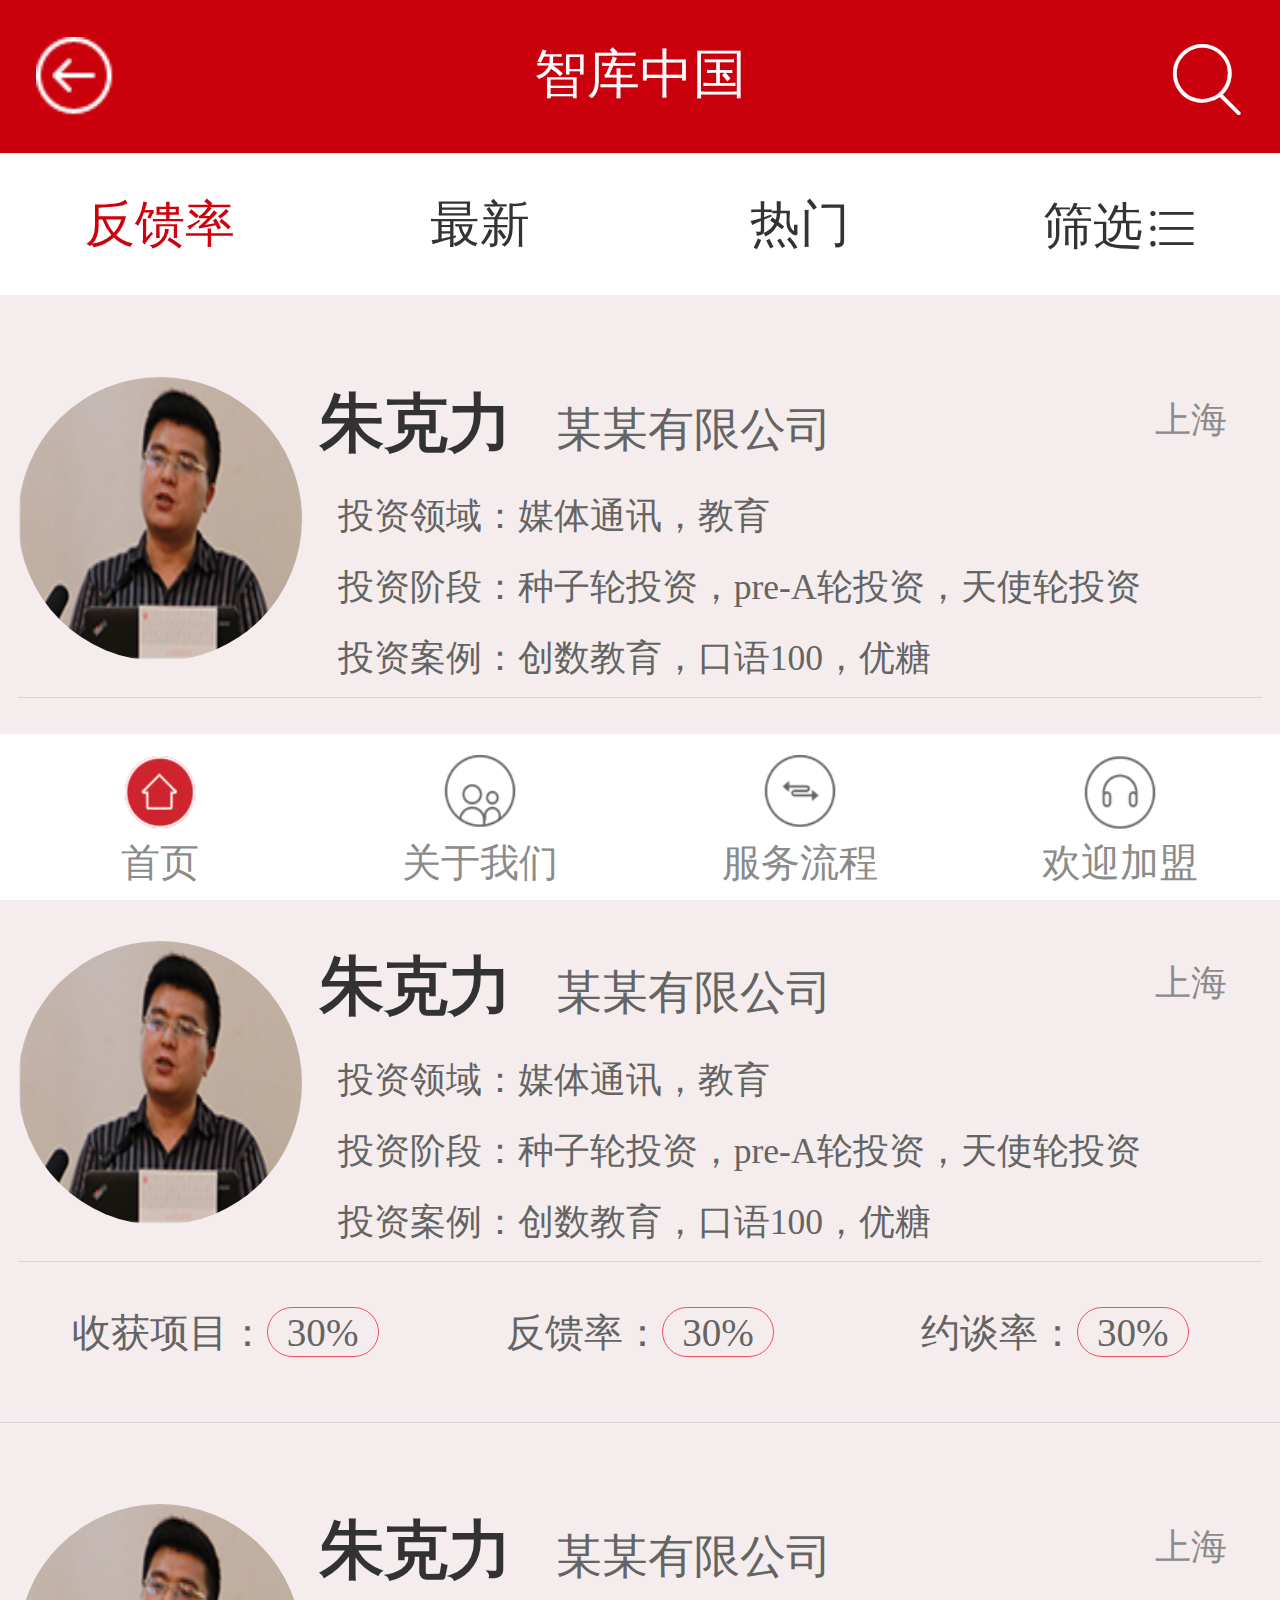
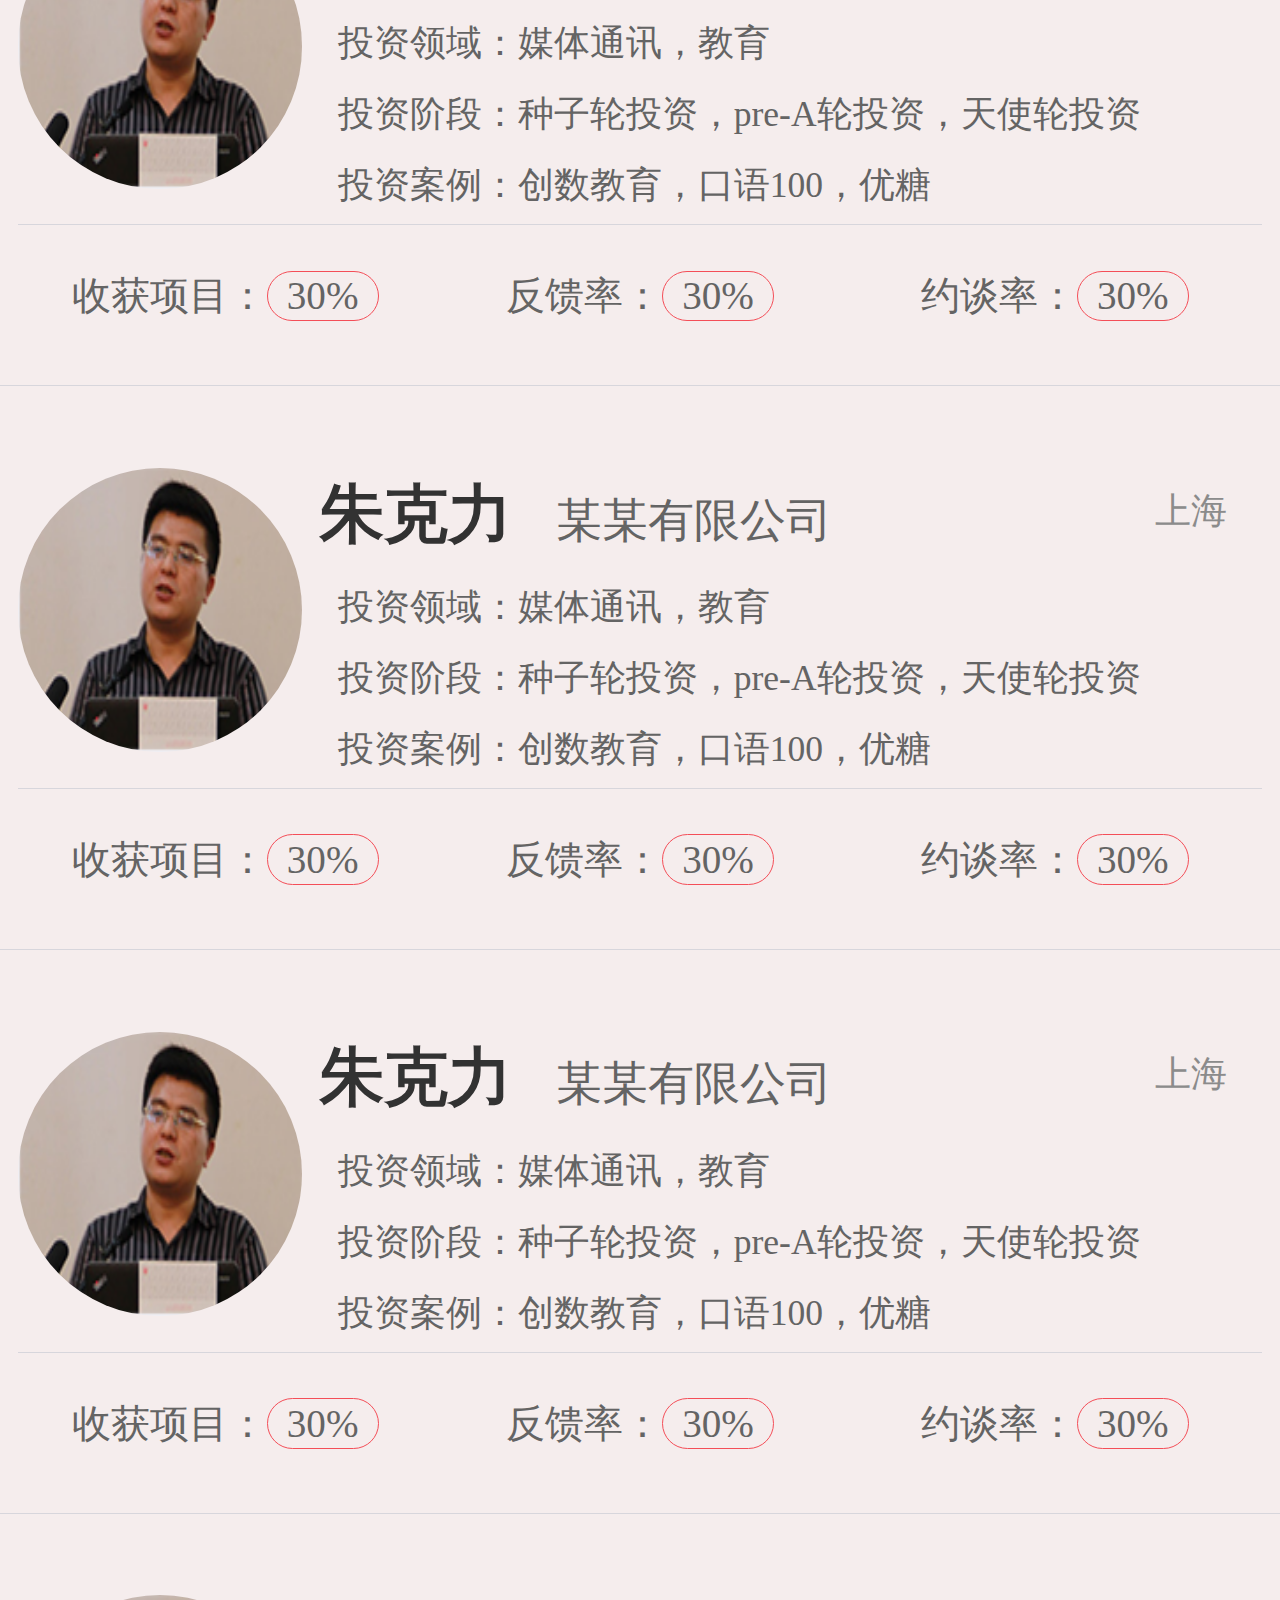
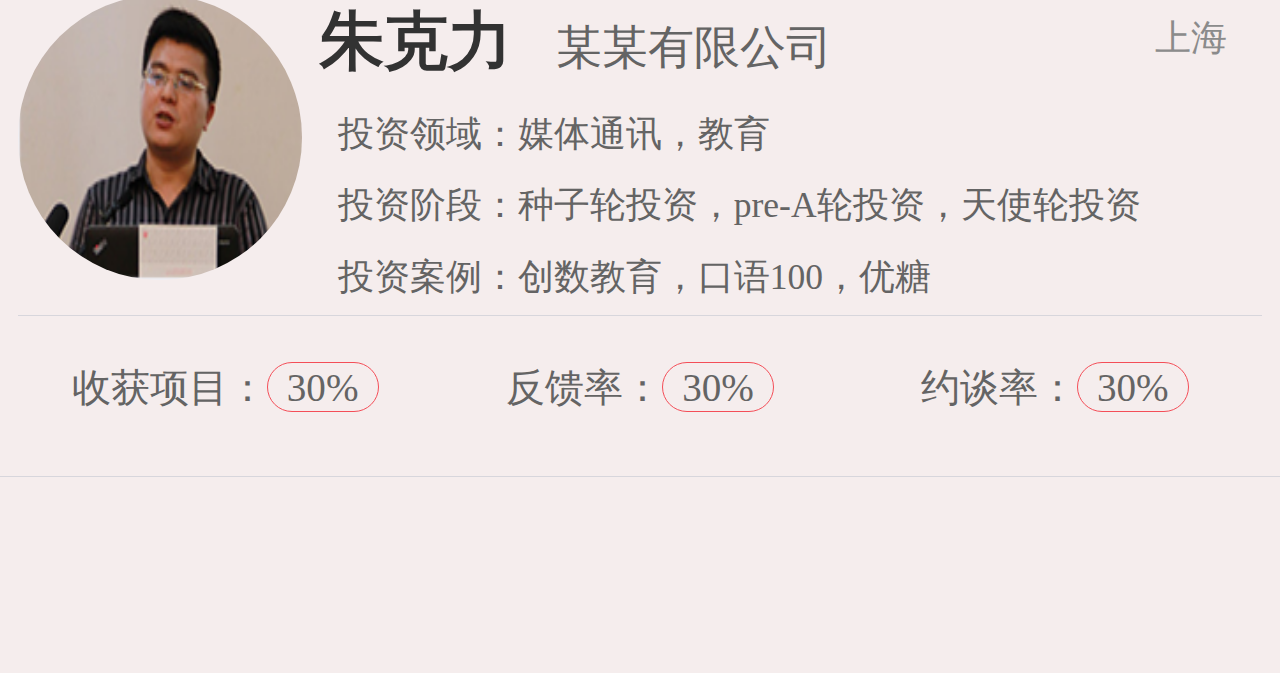
==== investor.html @ f0e1ef8a "创建webapp" ====
<!DOCTYPE html>
<html>
	<head>
		<meta charset="utf-8" />
		<meta name="viewport" content="width=device-width,height=device-height,initial-scale=1.0, maximum-scale=1.0, user-scalable=no" />
	    <meta name="apple-mobile-web-app-capable" content="yes">
	    <meta name="format-detection" content="telephone=no">
	    <meta name="imagemode" content="force">
	    <meta name="apple-mobile-web-app-status-bar-style" content="black">
		<title>智库中国</title>
		<link rel="stylesheet" href="css/style.css" />
		<link rel="stylesheet" href="iconfont_v1.0.7/iconfont.css" />
		<!--<script type="text/javascript" src="js/jquery-2.1.3.min.js" ></script>-->
		<script type="text/javascript" src="js/jquery-1.11.3.js" ></script>
		<script type="text/javascript" src="layer.m/layer.m.js" ></script>
		<script type="text/javascript" src="js/register.js" ></script>
		<script type="text/javascript">
		 var pageIndex = 1;
		 var pageType;
         $(document).ready(function() {
			$(function(){
              $.ajax({
			  type:"POST",
			  data:"pageIndex="+(pageIndex),
			  url:"manifest.json",
			  dataType:"html",
			  success: function(data){
				 console.log(data);
				 $(".list").append(data);
			  }
				});
			});
			var i;
			function pullDownAction() {
				$.ajax({
					type: "POST",
					url: "manifest.json",
					data: "pageIndex=" + (++pageIndex),
					dataType: "html",
					success: function(msg) {
						if (msg.length==0) {
							alert('数据已经全部加载！');
						} else {
							$(".list").append(msg);
						}
						$(".loadingbox").hide();
						i = 0;
					},
					error: function() {
//						alert("提取失败！");
                        layer.open({
						    content: '提取失败！',
						    style: 'background-color:#fFF; color:#cd020c; border:none;text-align: center;',
						    time: 2
						});
                         return;
                       
					}
				});
			}
			$(document).ready(function() {
				$(window).on("scroll", function() {
					if (i == 1) {
						return;
					}
					if (($(window).height() + $(window).scrollTop()) >= $(document).height()) {
						i = 1;
						$(".loadingbox").show();
						setTimeout(pullDownAction, 3000);
					}
				});
			});
		 });
		</script>
	</head>
	<body>
		<div id="wrapper">
			<div class="page-content">
				<div class="header">
					<!--
                    	作者：shiguanggushi@126.com
                    	时间：2016-03-04
                    	描述：返回图标
                    -->
					<div class="left">
						<a href="index.html">
							<img src="img/fan_03.png" class="ib" />
						</a>
					</div>
					<!--
                    	作者：shiguanggushi@126.com
                    	时间：2016-03-04
                    	描述：标题
                    -->
                    <div class="tit">
                    	<h2>
                    		<span class="title">智库中国</span>
                    	</h2>
                    </div>
                    <!--
                    	作者：shiguanggushi@126.com
                    	时间：2016-03-04
                    	描述：搜索图标
                    -->
                    <div class="right">
                    	<a href="#">
                    		<div class="icon Hui-iconfont Hui-iconfont-search1"></div>
                    	</a>
                    </div>
				</div>
				
				<!--
                	作者：shiguanggushi@126.com
                	时间：2016-03-07
                	描述：nav
                -->
                <div class="navbox">
                	<ul>
                		<li class="active">反馈率</li>
                		<li>最新</li>
                		<li>热门</li>
                		<li>筛选<i class="shaixuan Hui-iconfont Hui-iconfont-fenlei"></i></li>
                	</ul>
                </div>
                <script>
                	$(function(){
					    $('.navbox ul li').click(function(){
					        $(this).addClass('active');
					        $('.navbox ul li').not(this).removeClass('active');
					    });
					});
                </script>
                <!--
                	作者：shiguanggushi@126.com
                	时间：2016-03-07
                	描述：list
                -->
                <div class="list">
                  <div class="section">
                 	<div class="version">
                 		<div class="versiont">
                         <div class="verimg">
                         	<img src="img/img-01_07.png" />
                         </div>
                         <div class="vercontent">
                         	<div class="vertitle">
                         		<p>
                         			<span class="vername">朱克力</span>
                         			<span class="vergs">某某有限公司</span>
                         			<span class="verdd">上海</span>
                         		</p>
                         	</div>
                         	<div class="verlist">
                         		<ul>
                         			<li>投资领域：<span>媒体通讯，教育</span></li>
	                         		<li>投资阶段：<span>种子轮投资，pre-A轮投资，天使轮投资</span></li>
	                         		<li>投资案例：<span>创数教育，口语100，优糖</span></li>
                         		</ul>
                         	</div>
                         </div>
                 		</div>
                 		<div class="versionb">
                 			<ol>
                 				<li>收获项目：<span>30%</span></li>
                 				<li>反馈率：<span>30%</span></li>
                 				<li>约谈率：<span>30%</span></li>
                 			</ol>
                 		</div>
                 	</div>
                  </div>

                  <div class="section">
                 	<div class="version">
                 		<div class="versiont">
                         <div class="verimg">
                         	<img src="img/img-01_07.png" />
                         </div>
                         <div class="vercontent">
                         	<div class="vertitle">
                         		<p>
                         			<span class="vername">朱克力</span>
                         			<span class="vergs">某某有限公司</span>
                         			<span class="verdd">上海</span>
                         		</p>
                         	</div>
                         	<div class="verlist">
                         		<ul>
                         			<li>投资领域：<span>媒体通讯，教育</span></li>
	                         		<li>投资阶段：<span>种子轮投资，pre-A轮投资，天使轮投资</span></li>
	                         		<li>投资案例：<span>创数教育，口语100，优糖</span></li>
                         		</ul>
                         	</div>
                         </div>
                 		</div>
                 		<div class="versionb">
                 			<ol>
                 				<li>收获项目：<span>30%</span></li>
                 				<li>反馈率：<span>30%</span></li>
                 				<li>约谈率：<span>30%</span></li>
                 			</ol>
                 		</div>
                 	</div>
                  </div>
                  
                  <div class="section">
                 	<div class="version">
                 		<div class="versiont">
                         <div class="verimg">
                         	<img src="img/img-01_07.png" />
                         </div>
                         <div class="vercontent">
                         	<div class="vertitle">
                         		<p>
                         			<span class="vername">朱克力</span>
                         			<span class="vergs">某某有限公司</span>
                         			<span class="verdd">上海</span>
                         		</p>
                         	</div>
                         	<div class="verlist">
                         		<ul>
                         			<li>投资领域：<span>媒体通讯，教育</span></li>
	                         		<li>投资阶段：<span>种子轮投资，pre-A轮投资，天使轮投资</span></li>
	                         		<li>投资案例：<span>创数教育，口语100，优糖</span></li>
                         		</ul>
                         	</div>
                         </div>
                 		</div>
                 		<div class="versionb">
                 			<ol>
                 				<li>收获项目：<span>30%</span></li>
                 				<li>反馈率：<span>30%</span></li>
                 				<li>约谈率：<span>30%</span></li>
                 			</ol>
                 		</div>
                 	</div>
                  </div>
                  
                  <div class="section">
                 	<div class="version">
                 		<div class="versiont">
                         <div class="verimg">
                         	<img src="img/img-01_07.png" />
                         </div>
                         <div class="vercontent">
                         	<div class="vertitle">
                         		<p>
                         			<span class="vername">朱克力</span>
                         			<span class="vergs">某某有限公司</span>
                         			<span class="verdd">上海</span>
                         		</p>
                         	</div>
                         	<div class="verlist">
                         		<ul>
                         			<li>投资领域：<span>媒体通讯，教育</span></li>
	                         		<li>投资阶段：<span>种子轮投资，pre-A轮投资，天使轮投资</span></li>
	                         		<li>投资案例：<span>创数教育，口语100，优糖</span></li>
                         		</ul>
                         	</div>
                         </div>
                 		</div>
                 		<div class="versionb">
                 			<ol>
                 				<li>收获项目：<span>30%</span></li>
                 				<li>反馈率：<span>30%</span></li>
                 				<li>约谈率：<span>30%</span></li>
                 			</ol>
                 		</div>
                 	</div>
                  </div>
                  
                  <div class="section">
                 	<div class="version">
                 		<div class="versiont">
                         <div class="verimg">
                         	<img src="img/img-01_07.png" />
                         </div>
                         <div class="vercontent">
                         	<div class="vertitle">
                         		<p>
                         			<span class="vername">朱克力</span>
                         			<span class="vergs">某某有限公司</span>
                         			<span class="verdd">上海</span>
                         		</p>
                         	</div>
                         	<div class="verlist">
                         		<ul>
                         			<li>投资领域：<span>媒体通讯，教育</span></li>
	                         		<li>投资阶段：<span>种子轮投资，pre-A轮投资，天使轮投资</span></li>
	                         		<li>投资案例：<span>创数教育，口语100，优糖</span></li>
                         		</ul>
                         	</div>
                         </div>
                 		</div>
                 		<div class="versionb">
                 			<ol>
                 				<li>收获项目：<span>30%</span></li>
                 				<li>反馈率：<span>30%</span></li>
                 				<li>约谈率：<span>30%</span></li>
                 			</ol>
                 		</div>
                 	</div>
                  </div>
                  
                  <div class="section">
                 	<div class="version">
                 		<div class="versiont">
                         <div class="verimg">
                         	<img src="img/img-01_07.png" />
                         </div>
                         <div class="vercontent">
                         	<div class="vertitle">
                         		<p>
                         			<span class="vername">朱克力</span>
                         			<span class="vergs">某某有限公司</span>
                         			<span class="verdd">上海</span>
                         		</p>
                         	</div>
                         	<div class="verlist">
                         		<ul>
                         			<li>投资领域：<span>媒体通讯，教育</span></li>
	                         		<li>投资阶段：<span>种子轮投资，pre-A轮投资，天使轮投资</span></li>
	                         		<li>投资案例：<span>创数教育，口语100，优糖</span></li>
                         		</ul>
                         	</div>
                         </div>
                 		</div>
                 		<div class="versionb">
                 			<ol>
                 				<li>收获项目：<span>30%</span></li>
                 				<li>反馈率：<span>30%</span></li>
                 				<li>约谈率：<span>30%</span></li>
                 			</ol>
                 		</div>
                 	</div>
                  </div>
                   <!--
                   	作者：shiguanggushi@126.com
                   	时间：2016-03-08
                   	描述：加载动画
                   -->
				  <div class="loadingbox">
					 <div class="loading"></div>
			      </div>
                </div>
             
                <!--
                	作者：shiguanggushi@126.com
                	时间：2016-03-04
                	描述：底部
                -->
               <div class="footer">
                	<ul>
                		<li>
                			<a href="#">
                              <div class="nav">
                              	<div class="ih ispr"></div>
                              	<p>首页</p>
                              </div>
                		    </a>
                		</li>
                		<li>
                            <a href="#">
                              <div class="nav">
                              	<div class="ic ispr"></div>
                              	<p>关于我们</p>
                              </div>
                		    </a>
                		</li>
                		<li>
                            <a href="#">
                              <div class="nav">
                              	<div class="is ispr"></div>
                              	<p>服务流程</p>
                              </div>
                		    </a>
                		</li>
                		<li>
                			<a href="#">
                              <div class="nav">
                              	<div class="if ispr"></div>
                              	<p>欢迎加盟</p>
                              </div>
                		    </a>
                		</li>
                	</ul>
                </div>
			</div>
		</div>
	</body>
</html>
---- css/style.css ----
@charset "utf-8";
*{
	margin: 0;
	padding: 0;
	border: 0;
	text-decoration: none;
}
html{
	font-size: 62.5%;
	width: 100%;
	height: 100%;
}
body{
	background-color: #FFFFFF;
	width: 100%;
	height: 100%;
	font-size: .2rem;
	color: #333;
}
a{
	text-decoration:none;
	
}
a:hover{
	text-decoration:none;
}
b,i,em{
	font-style:normal;
	font-weight:normal;
}
img{
	border:none;
	vertical-align:middle;
}
ul,ol,li{
	list-style:none;
	vertical-align:middle;
}
h1,h2,h3,h4{
	margin:0;
	padding:0;
	font-weight:normal;
}
div{
	display: block;
}

#wrapper{
	position: relative;
	z-index: 2;
	background: #F5EDED;
}
.page-content{
	background: ;
	padding: 0.86rem 0 1.1rem;
}
.header{
	position: fixed;
	z-index: 99;
	display: box;
	display: -webkit-box;
	height: .86rem;
	top: 0;
	right: 0;
	bottom: 0;
	left: 0;
	-webkit-box-align: center;
	box-align: center;
	padding: 0 .2rem;
	background-color: #ca000c;
	border-bottom: 1px solid #eee;
}
.header .left{
	position: relative;
	z-index: 1;
}
.header .left a{
	display: block;
}
.header .left a .ib{
	width: .44rem;
	height: .44rem;
}
.header .tit{
	-webkit-box-flex: 1;
	box-flex: 1;
	width: 100%;
}
.header .tit h2{
	position: absolute;
	text-align: center;
	line-height: .84rem;
	top: 0;
	right: 0;
	bottom: 0;
	left: 0;
}
.header .tit h2 .title{
	font-size: .3rem;
	color: #FFFFFF;
	font-weight: 400;
}
.header .right{
	position: relative;
}
.header .right a{
	display: inline-block;
	margin-left: .2rem;
	width: .44rem;
	height: .44rem;
	font-size: .44rem;
}
.header .right a .icon{
	color: #FFFFFF;
}
/*
 * 轮播
 */
.slider{
	height: 3.6rem;
	background: #FFFFFF;
	overflow: hidden;
	position: relative;
}
.slideBox{ 
	position:relative; 
	overflow:hidden; 
	/*margin:10px auto;  
	max-width:560px; 设置焦点图最大宽度 */ 
}
.slideBox .hd{ 
	position:absolute; 
	height:28px; 
	line-height:28px; 
	bottom:0; 
	right:12px; 
	z-index:1; 
}
.slideBox .bd > div img{
	height: 3.6rem;
	width: 100%;
}
.slideBox .hd li{ 
	display:inline-block; 
	width:6px; 
	height:6px; 
	-webkit-border-radius:6px; 
	-moz-border-radius:6px; 
	border-radius:6px; 
	background:#333; 
	text-indent:-9999px; 
	overflow:hidden; 
	margin:0 6px;
}
.slideBox .hd li.on{ 
	background:#fff;
}
.slideBox .bd{ 
	position:relative; 
	z-index:0; 
}
.slideBox .bd li{ 
	position:relative; 
	text-align:center;
}
.slideBox .bd li img{ 
	background:url(../img/loading.gif) center center no-repeat;  
	vertical-align:top; width:100%;/* 图片宽度100%，达到自适应效果 */
}
.slideBox .bd li a{ 
	-webkit-tap-highlight-color:rgba(0,0,0,0);  
}  /* 去掉链接触摸高亮 */
.slideBox .bd li .tit{ 
	display:block; 
	width:100%;  
	position:absolute; 
	bottom:0; 
	text-indent:10px; 
	height:28px; 
	line-height:28px;  
	color:#fff;  
	text-align:left;
	font-size: .28rem;
	font-weight: 600;
	background:rgba(0,0,0,0.3);
}
/*
 * list
 */
.page-content .list .section{
	margin-top: 0.36rem;
}
.page-content .list .big-tit{
	color: #c8000b;
	font-size: .34rem;
	font-weight: 800;
	padding-left: 0.1rem;
}
.page-content .list .item{
	display: box;
	display: -webkit-box;
	-webkit-box-align: center;
	box-align: center;
	padding: 0.1rem;
	border-bottom:1px solid #d7d6dc ;
	
}
.page-content .list .img{
	width: 2.2rem;
	height: 1.8rem;
	position: relative;
	overflow: hidden;
}
.page-content .list .img .ico{
	width: 100%;
	vertical-align:top;
	position: absolute;
}
.page-content .list .info{
	-webkit-box-flex: 1;
	box-flex: 1;
	width: 100%;
	margin:0 0 0 .1rem;
}
.page-content .list .name{
	font-size: .28rem;
	color: #323232;
	margin-bottom: .06rem;
}
.page-content .list .brief{
	font-size: .24rem;
	color: #646464;
	line-height: .34rem;
	margin-bottom: .12rem;
	text-align: justify;
	text-indent: 2em;
}
.page-content .list .ml{
	color: #323232;
}
.page-content .list .list-wrap{
	margin: .1rem .2rem 0;
	overflow: hidden;
}
.page-content .list .list-wrap .list-category{
	overflow: hidden;
}
.page-content .list .list-wrap .list-category li{
	float: left;
	width: 24%;
	height: 1.2rem;
	overflow: hidden;
	text-align: center;
	display: box;
	display: -webkit-box;
	-webkit-box-align: center;
	box-align: center;
	position: relative;
	margin-left: .06rem;
}
.page-content .list .list-wrap .list-category li img{
	width: 100%;
	height:100%;
	position: absolute;
}
/*
 *投资人样式表 
 */
.navbox{
	background: #FFFFFF;
	height: .8rem;
	line-height: .8rem;
}
.navbox ul{
	display: box;
	display: -webkit-box;
	-webkit-box-align: center;
	box-align: center;
	-webkit-box-pack: center;
	box-pack: center;
}
.navbox ul li{
	-webkit-box-flex: 1;
	box-flex: 1;
	width: 100%;
	text-align: center;
	font-size: .28rem;
}
.active{
	color: #cd020c;
}
.shaixuan{
	padding-left: 0.02rem;
}
.version{
	padding: 0.1rem;
	border-bottom:1px solid #d7d6dc ;
}
.versiont{
	display: box;
	display: -webkit-box;
	-webkit-box-align: center;
	box-align: center;
	width: 100%;
	border-bottom:1px solid #d7d6dc ;
}
.versiont .verimg{
	width: 1.6rem;
	height: 1.6rem;
	position: relative;
	overflow: hidden;
	text-align: center;
	border-radius:50%;
    -webkit-border-radius: 50%;
    margin-bottom: .2rem;
}
.versiont .verimg img{
	width: 100%;
	height: 100%;
}
.versiont .vercontent{
	-webkit-box-flex: 1;
	box-flex: 1;
	width: 100%;
	margin:0 0 0 .1rem;
}
.versiont .vercontent .vertitle{
	margin-bottom: .08rem;
}
.versiont .vercontent .vername{
	font-size: .36rem;
	font-weight: 900;
	color: #323232;
	display: inline-block;
}
.versiont .vercontent .vergs{
	font-size: .26rem;
	display: inline-block;
	padding-left: .2rem;
	color: #646464;
}
.versiont .vercontent .verdd{
	float: right;
	color: #8B8B8B;
	line-height: .46rem;
	padding-right: .2rem;
}
.version .vercontent .verlist ul{
	padding-left: .1rem;
}
.version .vercontent .verlist li{
	line-height: .4rem;
	color: #646464;
	font-size: .2rem;
}
.versionb{
	width: 100%;
}
.versionb ol{
	display: box;
	display: -webkit-box;
	-webkit-box-align: center;
	box-align: center;
	-webkit-box-pack: center;
	box-pack: center;
	height: .8rem;
}
.versionb ol li{
	-webkit-box-flex: 1;
	box-flex: 1;
	width: 100%;
	text-align: center;
	font-size: .22rem;
	color: #646464;
}
.versionb ol li span{
	display: inline-block;
	border: 1px solid #F44E58;
	padding: .01rem;
	width: .6rem;
	border-radius: .2rem;
}
/*
 * 加载动画
 */
.loading {
	margin: 0 auto;
	border-bottom: 0.1rem solid red;
	border-left: 0.1rem solid red;
	border-right: 0.1rem solid #a6a6a7;
	border-top: 0.1rem solid #a6a6a7;
	border-radius: 100%;
	height: 0.36rem;
	width: 0.36rem;
	-webkit-animation: spin .8s infinite linear;
	-moz-animation: spin .8s infinite linear;
	-ms-animation: spin .8s infinite linear;
	-o-animation: spin .8s infinite linear;
	animation: spin .8s infinite linear;
}
@keyframes spin {
	from {
		-webkit-transform: rotate(0deg);
		-moz-transform: rotate(0deg);
		-o-transform: rotate(0deg);
		-ms-transform: rotate(0deg);
		transform: rotate(0deg);
	}
	to {
		-webkit-transform: rotate(359deg);
		-moz-transform: rotate(359deg);
		-o-transform: rotate(359deg);
		-ms-transform: rotate(359deg);
		transform: rotate(359deg);
	}
}
@-moz-keyframes spin {
	from {
		-moz-transform: rotate(0deg);
		transform: rotate(0deg);
	}
	to {
		-moz-transform: rotate(359deg);
		transform: rotate(359deg);
	}
}
@-webkit-keyframes spin {
	from {
		-webkit-transform: rotate(0deg);
		transform: rotate(0deg);
	}
	to {
		-webkit-transform: rotate(359deg);
		transform: rotate(359deg);
	}
}
@-ms-keyframes spin {
	from {
		-ms-transform: rotate(0deg);
		transform: rotate(0deg);
	}
	to {
		-ms-transform: rotate(359deg);
		transform: rotate(359deg);
	}
}
@-o-keyframes spin {
	from {
		-o-transform: rotate(0deg);
		transform: rotate(0deg);
	}
	to {
		-o-transform: rotate(359deg);
		transform: rotate(359deg);
	}
}
.loadingbox {
	padding: .2rem 0;
	display: none;
	width: 100%;
}

/*
 * 底部
 */
.footer{
	position: fixed;
	bottom: 0;
	left: 0;
	right: 0;
	background: #FFFFFF;
	z-index: 99;
	border-top: 1px solid #EEEEEE;
}
.footer ul{
	display: box;
	display: -webkit-box;
	-webkit-box-align: center;
	box-align: center;
	-webkit-box-pack: center;
	box-pack: center;
}
.footer ul li{
	-webkit-box-flex: 1;
	box-flex: 1;
	width: 100%;
	text-align: center;
}
.footer ul li>a{
	display: block;
	padding: .12rem 0;
}
.footer .nav .ih{
	/*background-position-y: -.46rem;*/
	background-position-y: 0;
}
.footer .nav .ispr {
	width: .44rem;
	height: .44rem;
	background-image: url(../img/icon.png);
	background-repeat: no-repeat;
	background-size: .44rem 3.6rem;
	-webkit-background-size: .44rem 3.6rem;
	-moz-background-size: .44rem 3.6rem;
	-ms-background-size: .44rem 3.6rem;
	-o-background-size: .44rem 3.6rem;
	overflow: hidden;
	margin:  0 auto .08rem;
}
.footer .nav p{
	font-size: .22rem;
	line-height: .8;
	color: #8b8b8b;
	
}
.footer .nav .ic{
	background-position-y: -1.38rem;
}

.footer .nav .is{
	background-position-y: -2.28rem;
}
.footer .nav .if{
	background-position-y: -3.18rem;
}
---- iconfont_v1.0.7/iconfont.css ----
/* -----------H-ui前端框架-------------
* iconfont.css v1.0.7
* http://www.h-ui.net/
* Created & Modified by guojunhui
* Date modified 2015.12.21
*
* Copyright 2013-2015 北京颖杰联创科技有限公司 All rights reserved.
* Licensed under MIT license.
* http://opensource.org/licenses/MIT
*
*/
@font-face {font-family: "Hui-iconfont";
  src: url('iconfont.eot'); /* IE9*/
  src: url('iconfont.eot?#iefix') format('embedded-opentype'), /* IE6-IE8 */
  url('iconfont.woff') format('woff'), /* chrome、firefox */
  url('iconfont.ttf') format('truetype'), /* chrome、firefox、opera、Safari, Android, iOS 4.2+*/
  url('iconfont.svg#Hui-iconfont') format('svg'); /* iOS 4.1- */
}

.Hui-iconfont {
  font-family:"Hui-iconfont" !important;
  font-style:normal;
  -webkit-font-smoothing: antialiased;
  -webkit-text-stroke-width: 0.2px;
  -moz-osx-font-smoothing: grayscale;
}
.Hui-iconfont-gotop:before { content: "\e684"; }
.Hui-iconfont-music:before { content: "\e60f"; }
.Hui-iconfont-tags:before { content: "\e64b"; }
.Hui-iconfont-pad:before { content: "\e64c"; }
.Hui-iconfont-lunzi:before { content: "\e64d"; }
.Hui-iconfont-jiandao:before { content: "\e64e"; }
.Hui-iconfont-xianshiqi:before { content: "\e64f"; }
.Hui-iconfont-zhaoxiangji:before { content: "\e650"; }
.Hui-iconfont-danfanxiangji:before { content: "\e651"; }
.Hui-iconfont-dayinji:before { content: "\e652"; }
.Hui-iconfont-user-zhanzhang:before { content: "\e653"; }
.Hui-iconfont-chajian:before { content: "\e654"; }
.Hui-iconfont-arrow1-bottom:before { content: "\e674"; }
.Hui-iconfont-arrow1-left:before { content: "\e678"; }
.Hui-iconfont-arrow1-top:before { content: "\e679"; }
.Hui-iconfont-arrow1-right:before { content: "\e67a"; }
.Hui-iconfont-jieri:before { content: "\e655"; }
.Hui-iconfont-face-weixiao:before { content: "\e656"; }
.Hui-iconfont-face-chijing:before { content: "\e657"; }
.Hui-iconfont-face-dai:before { content: "\e658"; }
.Hui-iconfont-face-shuaku:before { content: "\e659"; }
.Hui-iconfont-face-mogui:before { content: "\e65a"; }
.Hui-iconfont-face-ganga:before { content: "\e65b"; }
.Hui-iconfont-face-qin:before { content: "\e65c"; }
.Hui-iconfont-face-nu:before { content: "\e65d"; }
.Hui-iconfont-face-zhayan:before { content: "\e65e"; }
.Hui-iconfont-face-shengqi:before { content: "\e65f"; }
.Hui-iconfont-face-ma:before { content: "\e660"; }
.Hui-iconfont-face-bishi:before { content: "\e661"; }
.Hui-iconfont-face-maimeng:before { content: "\e662"; }
.Hui-iconfont-face-jingdai:before { content: "\e663"; }
.Hui-iconfont-face-yun:before { content: "\e664"; }
.Hui-iconfont-home2:before { content: "\e67f"; }
.Hui-iconfont-search2:before { content: "\e665"; }
.Hui-iconfont-share2:before { content: "\e666"; }
.Hui-iconfont-face:before { content: "\e668"; }
.Hui-iconfont-wuliu:before { content: "\e669"; }
.Hui-iconfont-dianpu:before { content: "\e66a"; }
.Hui-iconfont-chexiao:before { content: "\e66b"; }
.Hui-iconfont-zhongzuo:before { content: "\e66c"; }
.Hui-iconfont-zan:before { content: "\e66d"; }
.Hui-iconfont-cai:before { content: "\e66e"; }
.Hui-iconfont-yuyin3:before { content: "\e66f"; }
.Hui-iconfont-cart2-selected:before { content: "\e670"; }
.Hui-iconfont-weizhi:before { content: "\e671"; }
.Hui-iconfont-face-ku:before { content: "\e688"; }
.Hui-iconfont-down:before { content: "\e640"; }
.Hui-iconfont-cart2-man:before { content: "\e672"; }
.Hui-iconfont-card2-kong:before { content: "\e673"; }
.Hui-iconfont-luyin:before { content: "\e619"; }
.Hui-iconfont-html:before { content: "\e69f"; }
.Hui-iconfont-css:before { content: "\e6a0"; }
.Hui-iconfont-android:before { content: "\e6a2"; }
.Hui-iconfont-github:before { content: "\e6d1"; }
.Hui-iconfont-html5:before { content: "\e6d2"; }
.Hui-iconfont-huangguan:before { content: "\e6d3"; }
.Hui-iconfont-news:before { content: "\e616"; }
.Hui-iconfont-slider-right:before { content: "\e63d"; }
.Hui-iconfont-slider-left:before { content: "\e67d"; }
.Hui-iconfont-tuku:before { content: "\e613"; }
.Hui-iconfont-shuru:before { content: "\e647"; }
.Hui-iconfont-sanjiao:before { content: "\e67e"; }
.Hui-iconfont-share-renren:before { content: "\e6d8"; }
.Hui-iconfont-share-tweibo:before { content: "\e6d9"; }
.Hui-iconfont-arrow2-left:before { content: "\e6d4"; }
.Hui-iconfont-paixu:before { content: "\e675"; }
.Hui-iconfont-niming:before { content: "\e624"; }
.Hui-iconfont-add:before { content: "\e600"; }
.Hui-iconfont-root:before { content: "\e62d"; }
.Hui-iconfont-xuanzhong:before { content: "\e676"; }
.Hui-iconfont-weixuanzhong:before { content: "\e677"; }
.Hui-iconfont-arrow2-bottom:before { content: "\e6d5"; }
.Hui-iconfont-arrow2-top:before { content: "\e6d6"; }
.Hui-iconfont-like2:before { content: "\e648"; }
.Hui-iconfont-arrow2-right:before { content: "\e6d7"; }
.Hui-iconfont-shangyishou:before { content: "\e6db"; }
.Hui-iconfont-xiayishou:before { content: "\e6e3"; }
.Hui-iconfont-share-weixin:before { content: "\e694"; }
.Hui-iconfont-shenhe-tingyong:before { content: "\e631"; }
.Hui-iconfont-gouxuan2:before { content: "\e601"; }
.Hui-iconfont-selected:before { content: "\e617"; }
.Hui-iconfont-jianhao:before { content: "\e6a1"; }
.Hui-iconfont-user-group:before { content: "\e62b"; }
.Hui-iconfont-yiguanzhu:before { content: "\e680"; }
.Hui-iconfont-gengduo3:before { content: "\e6f9"; }
.Hui-iconfont-comment:before { content: "\e622"; }
.Hui-iconfont-tongji-zhu:before { content: "\e618"; }
.Hui-iconfont-like:before { content: "\e649"; }
.Hui-iconfont-shangjia:before { content: "\e6dc"; }
.Hui-iconfont-save:before { content: "\e632"; }
.Hui-iconfont-gongsi:before { content: "\e643"; }
.Hui-iconfont-system:before { content: "\e62e"; }
.Hui-iconfont-pifu:before { content: "\e62a"; }
.Hui-iconfont-menu:before { content: "\e667"; }
.Hui-iconfont-msg:before { content: "\e62f"; }
.Hui-iconfont-userid:before { content: "\e602"; }
.Hui-iconfont-cang-selected:before { content: "\e630"; }
.Hui-iconfont-yundown:before { content: "\e641"; }
.Hui-iconfont-help:before { content: "\e633"; }
.Hui-iconfont-chuku:before { content: "\e634"; }
.Hui-iconfont-picture:before { content: "\e646"; }
.Hui-iconfont-wenzhouyinxing:before { content: "\e6ed"; }
.Hui-iconfont-ad:before { content: "\e635"; }
.Hui-iconfont-fenlei:before { content: "\e681"; }
.Hui-iconfont-saoyisao:before { content: "\e682"; }
.Hui-iconfont-search:before { content: "\e683"; }
.Hui-iconfont-tuwenxiangqing:before { content: "\e685"; }
.Hui-iconfont-leijipingjia:before { content: "\e686"; }
.Hui-iconfont-hetong:before { content: "\e636"; }
.Hui-iconfont-tongji:before { content: "\e61a"; }
.Hui-iconfont-quanbudingdan:before { content: "\e687"; }
.Hui-iconfont-cang:before { content: "\e61b"; }
.Hui-iconfont-xiaoxi:before { content: "\e68a"; }
.Hui-iconfont-renwu:before { content: "\e637"; }
.Hui-iconfont-more:before { content: "\e68b"; }
.Hui-iconfont-zhizhao:before { content: "\e638"; }
.Hui-iconfont-fabu:before { content: "\e603"; }
.Hui-iconfont-shenhe-butongguo2:before { content: "\e6dd"; }
.Hui-iconfont-share-qq:before { content: "\e67b"; }
.Hui-iconfont-upload:before { content: "\e642"; }
.Hui-iconfont-add2:before { content: "\e604"; }
.Hui-iconfont-jiesuo:before { content: "\e605"; }
.Hui-iconfont-zhongtumoshi:before { content: "\e68c"; }
.Hui-iconfont-datumoshi:before { content: "\e68d"; }
.Hui-iconfont-face2:before { content: "\e68e"; }
.Hui-iconfont-huanyipi:before { content: "\e68f"; }
.Hui-iconfont-shijian:before { content: "\e690"; }
.Hui-iconfont-feedback:before { content: "\e691"; }
.Hui-iconfont-feedback2:before { content: "\e692"; }
.Hui-iconfont-share-pengyouquan:before { content: "\e693"; }
.Hui-iconfont-zan2:before { content: "\e697"; }
.Hui-iconfont-arrow3-bottom:before { content: "\e698"; }
.Hui-iconfont-arrow3-top:before { content: "\e699"; }
.Hui-iconfont-arrow3-right:before { content: "\e69a"; }
.Hui-iconfont-arrow3-left:before { content: "\e69b"; }
.Hui-iconfont-more2:before { content: "\e69c"; }
.Hui-iconfont-cang2-selected:before { content: "\e69d"; }
.Hui-iconfont-cang2:before { content: "\e69e"; }
.Hui-iconfont-dangan:before { content: "\e639"; }
.Hui-iconfont-money:before { content: "\e63a"; }
.Hui-iconfont-share-weibo:before { content: "\e6da"; }
.Hui-iconfont-email:before { content: "\e63b"; }
.Hui-iconfont-tongji-xian:before { content: "\e61c"; }
.Hui-iconfont-bank:before { content: "\e628"; }
.Hui-iconfont-home:before { content: "\e625"; }
.Hui-iconfont-user:before { content: "\e62c"; }
.Hui-iconfont-log:before { content: "\e623"; }
.Hui-iconfont-pages:before { content: "\e626"; }
.Hui-iconfont-sim:before { content: "\e629"; }
.Hui-iconfont-tingzhi:before { content: "\e6e4"; }
.Hui-iconfont-dengdai:before { content: "\e606"; }
.Hui-iconfont-user-add:before { content: "\e607"; }
.Hui-iconfont-copy:before { content: "\e6ea"; }
.Hui-iconfont-file:before { content: "\e63e"; }
.Hui-iconfont-share-douban:before { content: "\e67c"; }
.Hui-iconfont-share-zhihu:before { content: "\e689"; }
.Hui-iconfont-daochu:before { content: "\e644"; }
.Hui-iconfont-daoru:before { content: "\e645"; }
.Hui-iconfont-weigouxuan2:before { content: "\e608"; }
.Hui-iconfont-phone:before { content: "\e696"; }
.Hui-iconfont-bold:before { content: "\e6e7"; }
.Hui-iconfont-manage2:before { content: "\e63c"; }
.Hui-iconfont-edit:before { content: "\e6df"; }
.Hui-iconfont-del2:before { content: "\e609"; }
.Hui-iconfont-duigou:before { content: "\e6e8"; }
.Hui-iconfont-chongqi:before { content: "\e6f7"; }
.Hui-iconfont-avatar:before { content: "\e60a"; }
.Hui-iconfont-del:before { content: "\e60b"; }
.Hui-iconfont-edit2:before { content: "\e60c"; }
.Hui-iconfont-zanting:before { content: "\e6e5"; }
.Hui-iconfont-apple:before { content: "\e64a"; }
.Hui-iconfont-guangdayinxing:before { content: "\e6f0"; }
.Hui-iconfont-minshengyinxing:before { content: "\e6f4"; }
.Hui-iconfont-xiajia:before { content: "\e6de"; }
.Hui-iconfont-manage:before { content: "\e61d"; }
.Hui-iconfont-user2:before { content: "\e60d"; }
.Hui-iconfont-code:before { content: "\e6ee"; }
.Hui-iconfont-cut:before { content: "\e6ef"; }
.Hui-iconfont-link:before { content: "\e6f1"; }
.Hui-iconfont-new:before { content: "\e6f2"; }
.Hui-iconfont-ordered-list:before { content: "\e6f3"; }
.Hui-iconfont-unordered-list:before { content: "\e6f5"; }
.Hui-iconfont-share-qzone:before { content: "\e6c8"; }
.Hui-iconfont-suoding:before { content: "\e60e"; }
.Hui-iconfont-tel2:before { content: "\e6a3"; }
.Hui-iconfont-order:before { content: "\e627"; }
.Hui-iconfont-shujutongji:before { content: "\e61e"; }
.Hui-iconfont-del3:before { content: "\e6e2"; }
.Hui-iconfont-add3:before { content: "\e610"; }
.Hui-iconfont-add4:before { content: "\e61f"; }
.Hui-iconfont-key:before { content: "\e63f"; }
.Hui-iconfont-yuyin2:before { content: "\e6a4"; }
.Hui-iconfont-yuyin:before { content: "\e6a5"; }
.Hui-iconfont-close:before { content: "\e6a6"; }
.Hui-iconfont-xuanze:before { content: "\e6a7"; }
.Hui-iconfont-xuanzhong1:before { content: "\e6a8"; }
.Hui-iconfont-yiguanzhu1:before { content: "\e6a9"; }
.Hui-iconfont-share:before { content: "\e6aa"; }
.Hui-iconfont-zhuanfa:before { content: "\e6ab"; }
.Hui-iconfont-tianqi-duoyun:before { content: "\e6ac"; }
.Hui-iconfont-tianqi-mai:before { content: "\e6ad"; }
.Hui-iconfont-tianqi-qing:before { content: "\e6ae"; }
.Hui-iconfont-tianqi-wu:before { content: "\e6af"; }
.Hui-iconfont-tianqi-xue:before { content: "\e6b0"; }
.Hui-iconfont-tianqi-yin:before { content: "\e6b1"; }
.Hui-iconfont-tianqi-yu:before { content: "\e6b2"; }
.Hui-iconfont-daipingjia:before { content: "\e6b3"; }
.Hui-iconfont-vip-card2:before { content: "\e6b4"; }
.Hui-iconfont-jifen:before { content: "\e6b5"; }
.Hui-iconfont-youhuiquan:before { content: "\e6b6"; }
.Hui-iconfont-hongbao:before { content: "\e6b7"; }
.Hui-iconfont-cart-selected:before { content: "\e6b8"; }
.Hui-iconfont-cart-kong:before { content: "\e6b9"; }
.Hui-iconfont-jiangjia:before { content: "\e6ba"; }
.Hui-iconfont-liwu:before { content: "\e6bb"; }
.Hui-iconfont-caiqie:before { content: "\e6bc"; }
.Hui-iconfont-xuanzhuan:before { content: "\e6bd"; }
.Hui-iconfont-bigpic:before { content: "\e6be"; }
.Hui-iconfont-list:before { content: "\e6bf"; }
.Hui-iconfont-middle:before { content: "\e6c0"; }
.Hui-iconfont-hot:before { content: "\e6c1"; }
.Hui-iconfont-paishe:before { content: "\e6c2"; }
.Hui-iconfont-hot1:before { content: "\e6c3"; }
.Hui-iconfont-new1:before { content: "\e6c4"; }
.Hui-iconfont-xiaoxi1:before { content: "\e6c5"; }
.Hui-iconfont-canshu:before { content: "\e6c6"; }
.Hui-iconfont-tel:before { content: "\e6c7"; }
.Hui-iconfont-dingwei:before { content: "\e6c9"; }
.Hui-iconfont-hongbao2:before { content: "\e6ca"; }
.Hui-iconfont-2code:before { content: "\e6cb"; }
.Hui-iconfont-vip:before { content: "\e6cc"; }
.Hui-iconfont-tishi:before { content: "\e6cd"; }
.Hui-iconfont-dingyue:before { content: "\e6ce"; }
.Hui-iconfont-italic:before { content: "\e6e9"; }
.Hui-iconfont-yulan:before { content: "\e695"; }
.Hui-iconfont-usergroup2:before { content: "\e611"; }
.Hui-iconfont-goods:before { content: "\e620"; }
.Hui-iconfont-paixingbang:before { content: "\e6cf"; }
.Hui-iconfont-qingdaoyinxing:before { content: "\e6f6"; }
.Hui-iconfont-kefu:before { content: "\e6d0"; }
.Hui-iconfont-picture1:before { content: "\e612"; }
.Hui-iconfont-weigouxuan:before { content: "\e614"; }
.Hui-iconfont-fanqiang:before { content: "\e6fa"; }
.Hui-iconfont-shenhe-weitongguo:before { content: "\e6e0"; }
.Hui-iconfont-shenhe-tongguo:before { content: "\e6e1"; }
.Hui-iconfont-tongji-bing:before { content: "\e621"; }
.Hui-iconfont-gouxuan:before { content: "\e615"; }
.Hui-iconfont-jiansheyinxing:before { content: "\e6f8"; }
.Hui-iconfont-pay-weixin:before { content: "\e719"; }
.Hui-iconfont-pay-alipay-2:before { content: "\e71c"; }
.Hui-iconfont-beijingyinxing:before { content: "\e6fb"; }
.Hui-iconfont-guangdongfazhanyinxing:before { content: "\e703"; }
.Hui-iconfont-zhaoshangyinxing:before { content: "\e704"; }
.Hui-iconfont-zheshangyinxing:before { content: "\e712"; }
.Hui-iconfont-zhongguonongyeyinxing:before { content: "\e713"; }
.Hui-iconfont-cdbank:before { content: "\e714"; }
.Hui-iconfont-gengduo2:before { content: "\e716"; }
.Hui-iconfont-bofang:before { content: "\e6e6"; }
.Hui-iconfont-gengduo4:before { content: "\e717"; }
.Hui-iconfont-text-height:before { content: "\e6fc"; }
.Hui-iconfont-text-width:before { content: "\e6fd"; }
.Hui-iconfont-underline:before { content: "\e6fe"; }
.Hui-iconfont-star:before { content: "\e6ff"; }
.Hui-iconfont-star-half:before { content: "\e700"; }
.Hui-iconfont-star-halfempty:before { content: "\e701"; }
.Hui-iconfont-star-o:before { content: "\e702"; }
.Hui-iconfont-font:before { content: "\e6ec"; }
.Hui-iconfont-hangzhouyinxing:before { content: "\e718"; }
.Hui-iconfont-jiaotongyinxing:before { content: "\e71a"; }
.Hui-iconfont-gengduo:before { content: "\e715"; }
.Hui-iconfont-avatar2:before { content: "\e705"; }
.Hui-iconfont-close2:before { content: "\e706"; }
.Hui-iconfont-about:before { content: "\e707"; }
.Hui-iconfont-phone-android:before { content: "\e708"; }
.Hui-iconfont-search1:before { content: "\e709"; }
.Hui-iconfont-comment1:before { content: "\e70a"; }
.Hui-iconfont-read:before { content: "\e70b"; }
.Hui-iconfont-feedback1:before { content: "\e70c"; }
.Hui-iconfont-practice:before { content: "\e70d"; }
.Hui-iconfont-align-center:before { content: "\e70e"; }
.Hui-iconfont-align-justify:before { content: "\e70f"; }
.Hui-iconfont-align-left:before { content: "\e710"; }
.Hui-iconfont-align-right:before { content: "\e711"; }
.Hui-iconfont-paste:before { content: "\e6eb"; }
.Hui-iconfont-pay-alipay-1:before { content: "\e71f"; }
.Hui-iconfont-pufayinxing:before { content: "\e71b"; }
.Hui-iconfont-gongshangyinxing:before { content: "\e71d"; }
.Hui-iconfont-huaxiayinxing:before { content: "\e71e"; }
.Hui-iconfont-youzhengyinxing:before { content: "\e721"; }
.Hui-iconfont-zhongguoyinxing:before { content: "\e722"; }
.Hui-iconfont-zhongxinyinxing:before { content: "\e723"; }
.Hui-iconfont-shanghaiyinxing:before { content: "\e724"; }
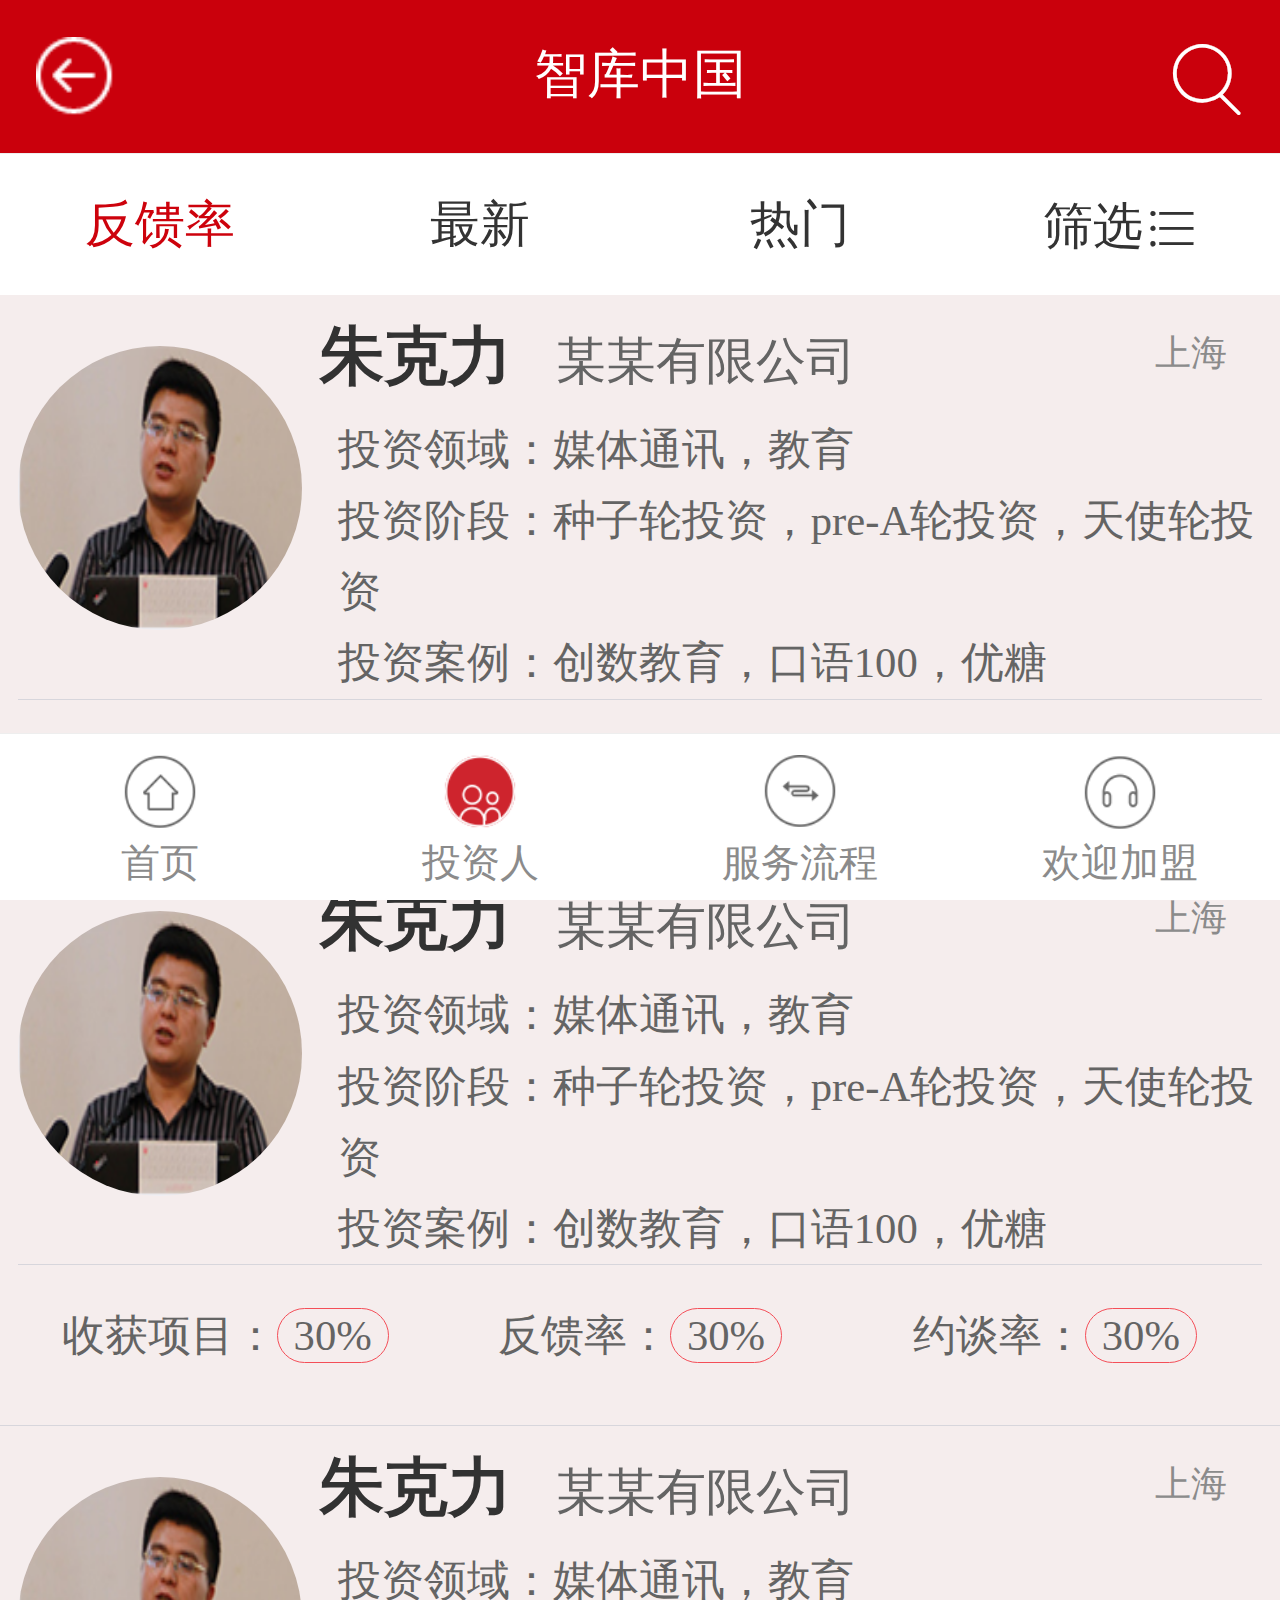
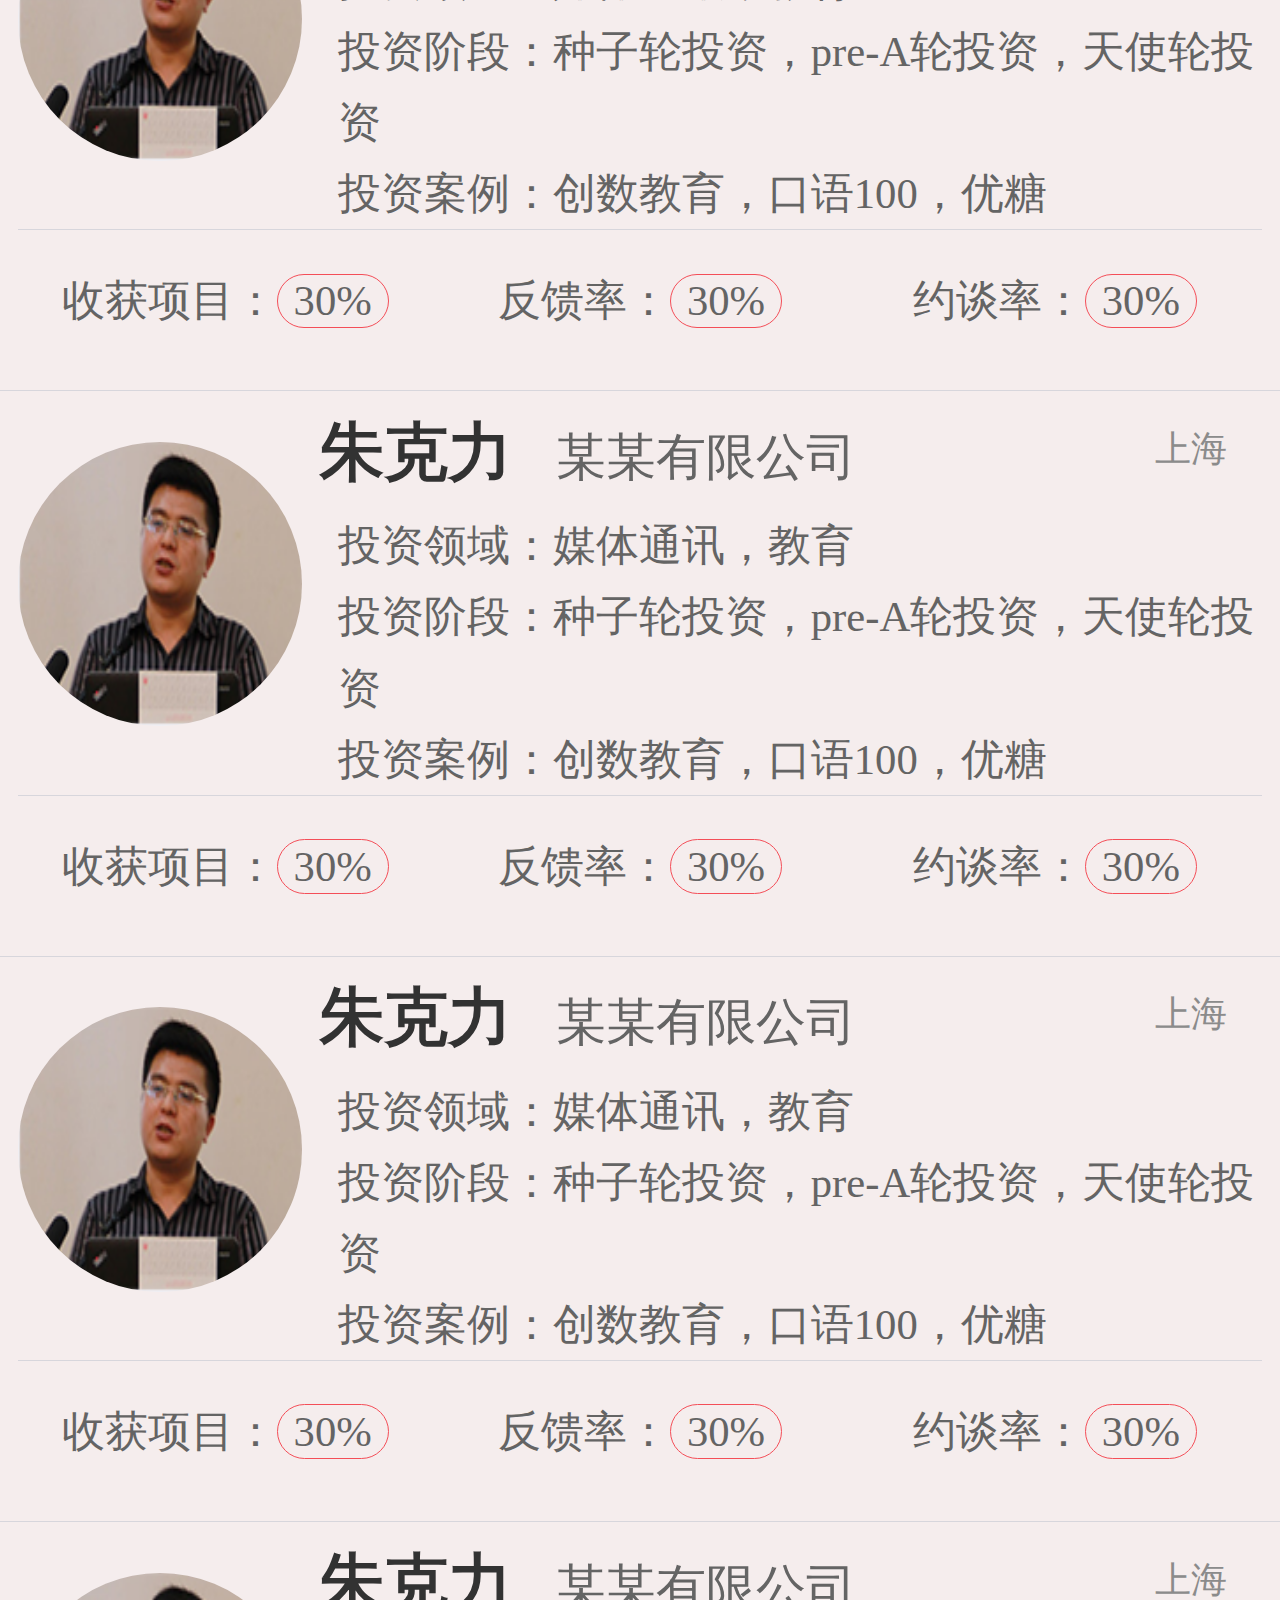
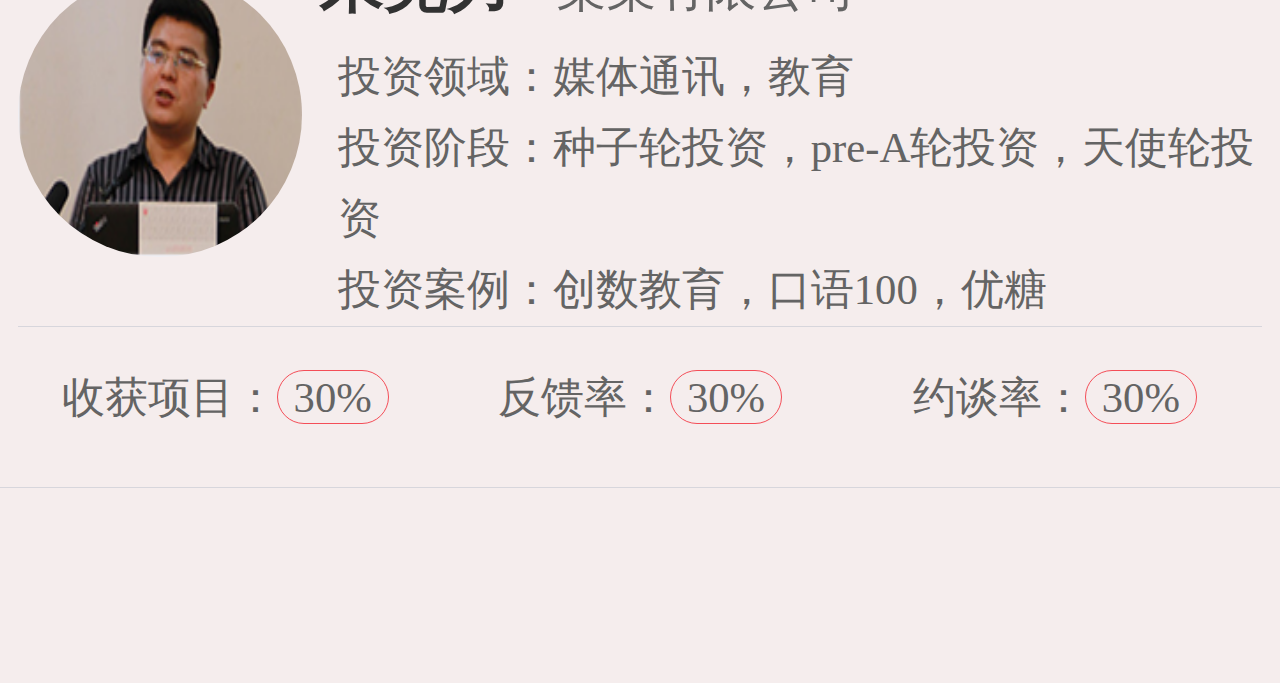
==== commit 3fc938b7: "更改样式" ====
--- a/investor.html
+++ b/investor.html
@@ -8,10 +8,10 @@
 	    <meta name="imagemode" content="force">
 	    <meta name="apple-mobile-web-app-status-bar-style" content="black">
 		<title>智库中国</title>
-		<link rel="stylesheet" href="css/style.css" />
+		<link rel="stylesheet" href="css/common.css" />
+		<link rel="stylesheet" href="css/investor.css" />
 		<link rel="stylesheet" href="iconfont_v1.0.7/iconfont.css" />
-		<!--<script type="text/javascript" src="js/jquery-2.1.3.min.js" ></script>-->
-		<script type="text/javascript" src="js/jquery-1.11.3.js" ></script>
+		<script type="text/javascript" src="js/jquery-2.1.3.min.js" ></script>
 		<script type="text/javascript" src="layer.m/layer.m.js" ></script>
 		<script type="text/javascript" src="js/register.js" ></script>
 		<script type="text/javascript">
@@ -351,7 +351,7 @@
                <div class="footer">
                 	<ul>
                 		<li>
-                			<a href="#">
+                			<a href="index.html">
                               <div class="nav">
                               	<div class="ih ispr"></div>
                               	<p>首页</p>
@@ -362,7 +362,7 @@
                             <a href="#">
                               <div class="nav">
                               	<div class="ic ispr"></div>
-                              	<p>关于我们</p>
+                              	<p>投资人</p>
                               </div>
                 		    </a>
                 		</li>
--- a/css/common.css
+++ b/css/common.css
@@ -0,0 +1,115 @@
+@charset "utf-8";
+*{
+	margin: 0;
+	padding: 0;
+	border: 0;
+	text-decoration: none;
+}
+html{
+	font-size: 62.5%;
+	width: 100%;
+	height: 100%;
+}
+body{
+	background-color: #FFFFFF;
+	width: 100%;
+	height: 100%;
+	font-size: .2rem;
+	color: #333;
+}
+a{
+	text-decoration:none;
+	
+}
+a:hover{
+	text-decoration:none;
+}
+b,i,em{
+	font-style:normal;
+	font-weight:normal;
+}
+img{
+	border:none;
+	vertical-align:middle;
+}
+ul,ol,li{
+	list-style:none;
+	vertical-align:middle;
+}
+h1,h2,h3,h4{
+	margin:0;
+	padding:0;
+	font-weight:normal;
+}
+div{
+	display: block;
+}
+
+#wrapper{
+	position: relative;
+	z-index: 2;
+	background: #F5EDED;
+}
+.page-content{
+	background: ;
+	padding: 0.86rem 0 1.1rem;
+}
+.header{
+	position: fixed;
+	z-index: 99;
+	display: box;
+	display: -webkit-box;
+	height: .86rem;
+	top: 0;
+	right: 0;
+	bottom: 0;
+	left: 0;
+	-webkit-box-align: center;
+	box-align: center;
+	padding: 0 .2rem;
+	background-color: #ca000c;
+	border-bottom: 1px solid #eee;
+}
+.header .left{
+	position: relative;
+	z-index: 1;
+}
+.header .left a{
+	display: block;
+}
+.header .left a .ib{
+	width: .44rem;
+	height: .44rem;
+}
+.header .tit{
+	-webkit-box-flex: 1;
+	box-flex: 1;
+	width: 100%;
+}
+.header .tit h2{
+	position: absolute;
+	text-align: center;
+	line-height: .84rem;
+	top: 0;
+	right: 0;
+	bottom: 0;
+	left: 0;
+}
+.header .tit h2 .title{
+	font-size: .3rem;
+	color: #FFFFFF;
+	font-weight: 400;
+}
+.header .right{
+	position: relative;
+}
+.header .right a{
+	display: inline-block;
+	margin-left: .2rem;
+	width: .44rem;
+	height: .44rem;
+	font-size: .44rem;
+}
+.header .right a .icon{
+	color: #FFFFFF;
+}--- a/css/investor.css
+++ b/css/investor.css
@@ -0,0 +1,261 @@
+@charset "utf-8";
+/*
+ *投资人样式表 
+ */
+.navbox{
+	background: #FFFFFF;
+	height: .8rem;
+	line-height: .8rem;
+}
+.navbox ul{
+	display: box;
+	display: -webkit-box;
+	-webkit-box-align: center;
+	box-align: center;
+	-webkit-box-pack: center;
+	box-pack: center;
+}
+.navbox ul li{
+	-webkit-box-flex: 1;
+	box-flex: 1;
+	width: 100%;
+	text-align: center;
+	font-size: .28rem;
+}
+.active{
+	color: #cd020c;
+}
+.shaixuan{
+	padding-left: 0.02rem;
+}
+.version{
+	padding: 0.1rem;
+	border-bottom:1px solid #d7d6dc ;
+}
+.versiont{
+	display: box;
+	display: -webkit-box;
+	-webkit-box-align: center;
+	box-align: center;
+	width: 100%;
+	border-bottom:1px solid #d7d6dc ;
+}
+.versiont .verimg{
+	width: 1.6rem;
+	height: 1.6rem;
+	position: relative;
+	overflow: hidden;
+	text-align: center;
+	border-radius:50%;
+    -webkit-border-radius: 50%;
+    margin-bottom: .2rem;
+}
+.versiont .verimg img{
+	width: 100%;
+	height: 100%;
+}
+.versiont .vercontent{
+	-webkit-box-flex: 1;
+	box-flex: 1;
+	width: 100%;
+	margin:0 0 0 .1rem;
+}
+.versiont .vercontent .vertitle{
+	margin-bottom: .08rem;
+}
+.versiont .vercontent .vername{
+	font-size: .36rem;
+	font-weight: 900;
+	color: #323232;
+	display: inline-block;
+}
+.versiont .vercontent .vergs{
+	font-size: .28rem;
+	display: inline-block;
+	padding-left: .2rem;
+	color: #646464;
+}
+.versiont .vercontent .verdd{
+	float: right;
+	color: #8B8B8B;
+	line-height: .46rem;
+	padding-right: .2rem;
+}
+.version .vercontent .verlist ul{
+	padding-left: .1rem;
+}
+.version .vercontent .verlist li{
+	line-height: .4rem;
+	color: #646464;
+	font-size: .24rem;
+}
+.versionb{
+	width: 100%;
+}
+.versionb ol{
+	display: box;
+	display: -webkit-box;
+	-webkit-box-align: center;
+	box-align: center;
+	-webkit-box-pack: center;
+	box-pack: center;
+	height: .8rem;
+}
+.versionb ol li{
+	-webkit-box-flex: 1;
+	box-flex: 1;
+	width: 100%;
+	text-align: center;
+	font-size: .24rem;
+	color: #646464;
+}
+.versionb ol li span{
+	display: inline-block;
+	border: 1px solid #F44E58;
+	padding: .01rem;
+	width: .6rem;
+	border-radius: .2rem;
+}
+/*
+ * 加载动画
+ */
+.loading {
+	margin: 0 auto;
+	border-bottom: 0.1rem solid red;
+	border-left: 0.1rem solid red;
+	border-right: 0.1rem solid #a6a6a7;
+	border-top: 0.1rem solid #a6a6a7;
+	border-radius: 100%;
+	height: 0.36rem;
+	width: 0.36rem;
+	-webkit-animation: spin .8s infinite linear;
+	-moz-animation: spin .8s infinite linear;
+	-ms-animation: spin .8s infinite linear;
+	-o-animation: spin .8s infinite linear;
+	animation: spin .8s infinite linear;
+}
+@keyframes spin {
+	from {
+		-webkit-transform: rotate(0deg);
+		-moz-transform: rotate(0deg);
+		-o-transform: rotate(0deg);
+		-ms-transform: rotate(0deg);
+		transform: rotate(0deg);
+	}
+	to {
+		-webkit-transform: rotate(359deg);
+		-moz-transform: rotate(359deg);
+		-o-transform: rotate(359deg);
+		-ms-transform: rotate(359deg);
+		transform: rotate(359deg);
+	}
+}
+@-moz-keyframes spin {
+	from {
+		-moz-transform: rotate(0deg);
+		transform: rotate(0deg);
+	}
+	to {
+		-moz-transform: rotate(359deg);
+		transform: rotate(359deg);
+	}
+}
+@-webkit-keyframes spin {
+	from {
+		-webkit-transform: rotate(0deg);
+		transform: rotate(0deg);
+	}
+	to {
+		-webkit-transform: rotate(359deg);
+		transform: rotate(359deg);
+	}
+}
+@-ms-keyframes spin {
+	from {
+		-ms-transform: rotate(0deg);
+		transform: rotate(0deg);
+	}
+	to {
+		-ms-transform: rotate(359deg);
+		transform: rotate(359deg);
+	}
+}
+@-o-keyframes spin {
+	from {
+		-o-transform: rotate(0deg);
+		transform: rotate(0deg);
+	}
+	to {
+		-o-transform: rotate(359deg);
+		transform: rotate(359deg);
+	}
+}
+.loadingbox {
+	padding: .2rem 0;
+	display: none;
+	width: 100%;
+}
+
+/*
+ * 底部
+ */
+.footer{
+	position: fixed;
+	bottom: 0;
+	left: 0;
+	right: 0;
+	background: #FFFFFF;
+	z-index: 99;
+	border-top: 1px solid #EEEEEE;
+}
+.footer ul{
+	display: box;
+	display: -webkit-box;
+	-webkit-box-align: center;
+	box-align: center;
+	-webkit-box-pack: center;
+	box-pack: center;
+}
+.footer ul li{
+	-webkit-box-flex: 1;
+	box-flex: 1;
+	width: 100%;
+	text-align: center;
+}
+.footer ul li>a{
+	display: block;
+	padding: .12rem 0;
+}
+.footer .nav .ih{
+	/*background-position-y: -.46rem;*/
+	background-position-y: -.46rem;
+}
+.footer .nav .ispr {
+	width: .44rem;
+	height: .44rem;
+	background-image: url(../img/icon.png);
+	background-repeat: no-repeat;
+	background-size: .44rem 3.6rem;
+	-webkit-background-size: .44rem 3.6rem;
+	-moz-background-size: .44rem 3.6rem;
+	-ms-background-size: .44rem 3.6rem;
+	-o-background-size: .44rem 3.6rem;
+	overflow: hidden;
+	margin:  0 auto .08rem;
+}
+.footer .nav p{
+	font-size: .22rem;
+	line-height: .8;
+	color: #8b8b8b;
+	
+}
+.footer .nav .ic{
+	background-position-y: -.92rem;
+}
+
+.footer .nav .is{
+	background-position-y: -2.28rem;
+}
+.footer .nav .if{
+	background-position-y: -3.18rem;
+}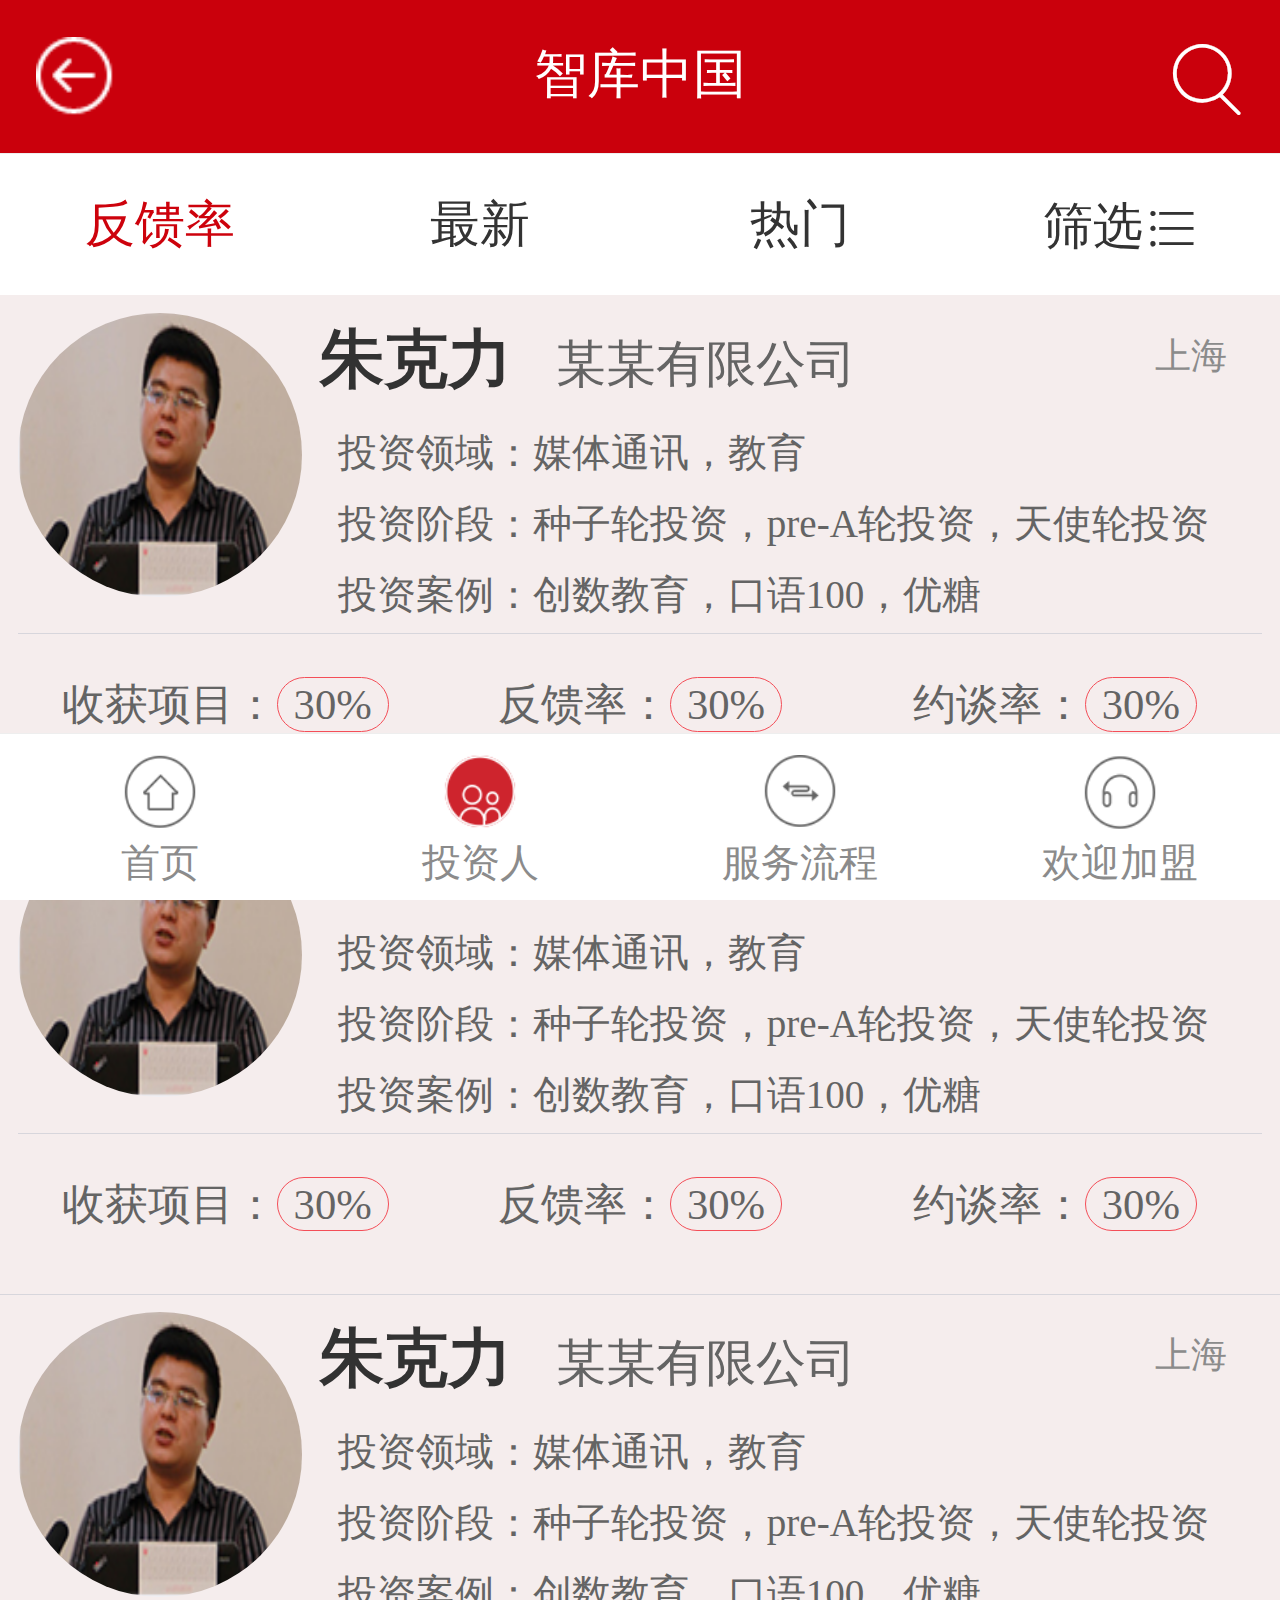
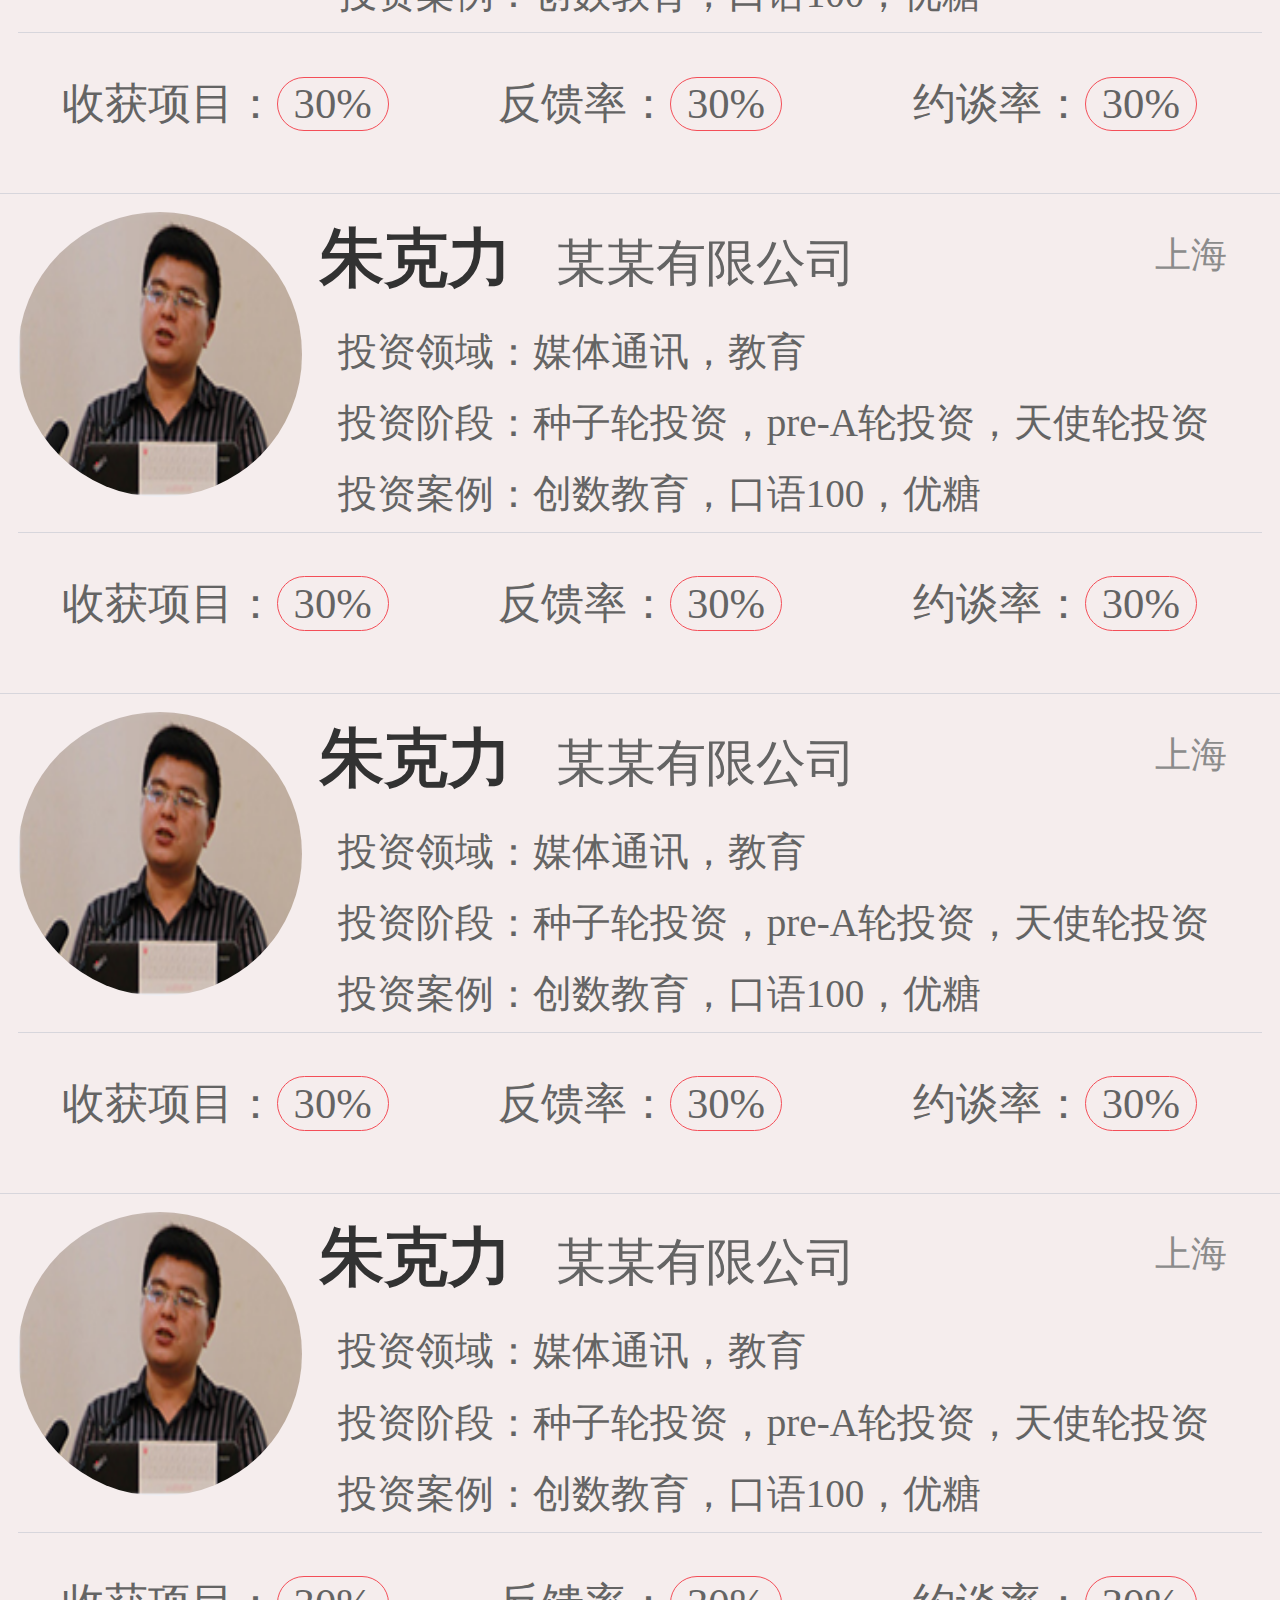
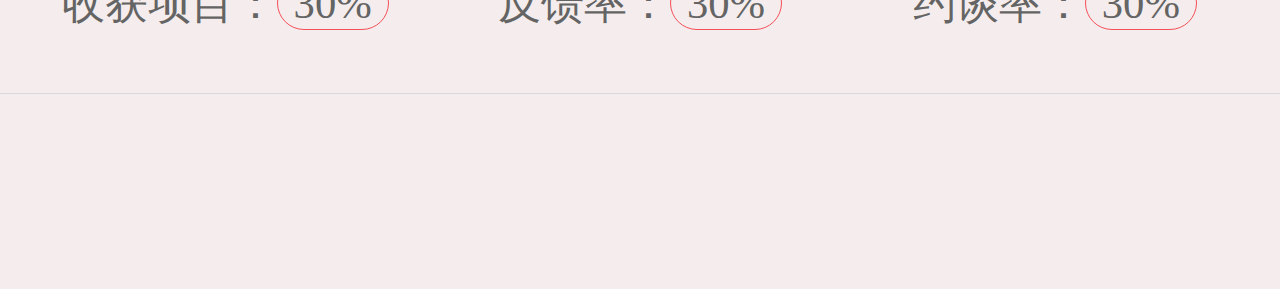
==== commit 1da0257b: "测试" ====
--- a/investor.html
+++ b/investor.html
@@ -72,7 +72,15 @@
 			});
 		 });
 		</script>
-	</head>
+      <script>
+    	$(function(){
+		    $('.navbox ul li').click(function(){
+		        $(this).addClass('active');
+		        $('.navbox ul li').not(this).removeClass('active');
+		    });
+		});
+    </script>
+      </head>
 	<body>
 		<div id="wrapper">
 			<div class="page-content">
@@ -119,16 +127,26 @@
                 		<li class="active">反馈率</li>
                 		<li>最新</li>
                 		<li>热门</li>
-                		<li>筛选<i class="shaixuan Hui-iconfont Hui-iconfont-fenlei"></i></li>
+                		<li id="sxbot">筛选<i class="shaixuan Hui-iconfont Hui-iconfont-fenlei"></i></li>
                 	</ul>
+
                 </div>
-                <script>
-                	$(function(){
-					    $('.navbox ul li').click(function(){
-					        $(this).addClass('active');
-					        $('.navbox ul li').not(this).removeClass('active');
-					    });
-					});
+            	<div id="sxbox" style="display: none;">
+            	   111
+                </div>
+                <script type="text/javascript">
+//					$(document).ready(function(){
+//					    $("#sxbot").click(function(){
+//					    $("#sxbox").slideToggle("slow");
+//					});
+//					});
+						$(document).ready(
+							function(){
+								jQuery(window).bind("tapone",function(){
+									alert("111");
+								})
+							}
+						);
                 </script>
                 <!--
                 	作者：shiguanggushi@126.com
--- a/css/investor.css
+++ b/css/investor.css
@@ -27,6 +27,17 @@
 }
 .shaixuan{
 	padding-left: 0.02rem;
+}
+/*
+ * 筛选box
+ */
+#sxbox{
+	z-index: 10;
+	background: #FFFFFF;
+	width: 100%;
+	height: 2.2rem;
+	/*position: fixed;*/
+	border-top:1px solid #D7D6DC ;
 }
 .version{
 	padding: 0.1rem;
@@ -87,7 +98,7 @@
 .version .vercontent .verlist li{
 	line-height: .4rem;
 	color: #646464;
-	font-size: .24rem;
+	font-size: .22rem;
 }
 .versionb{
 	width: 100%;
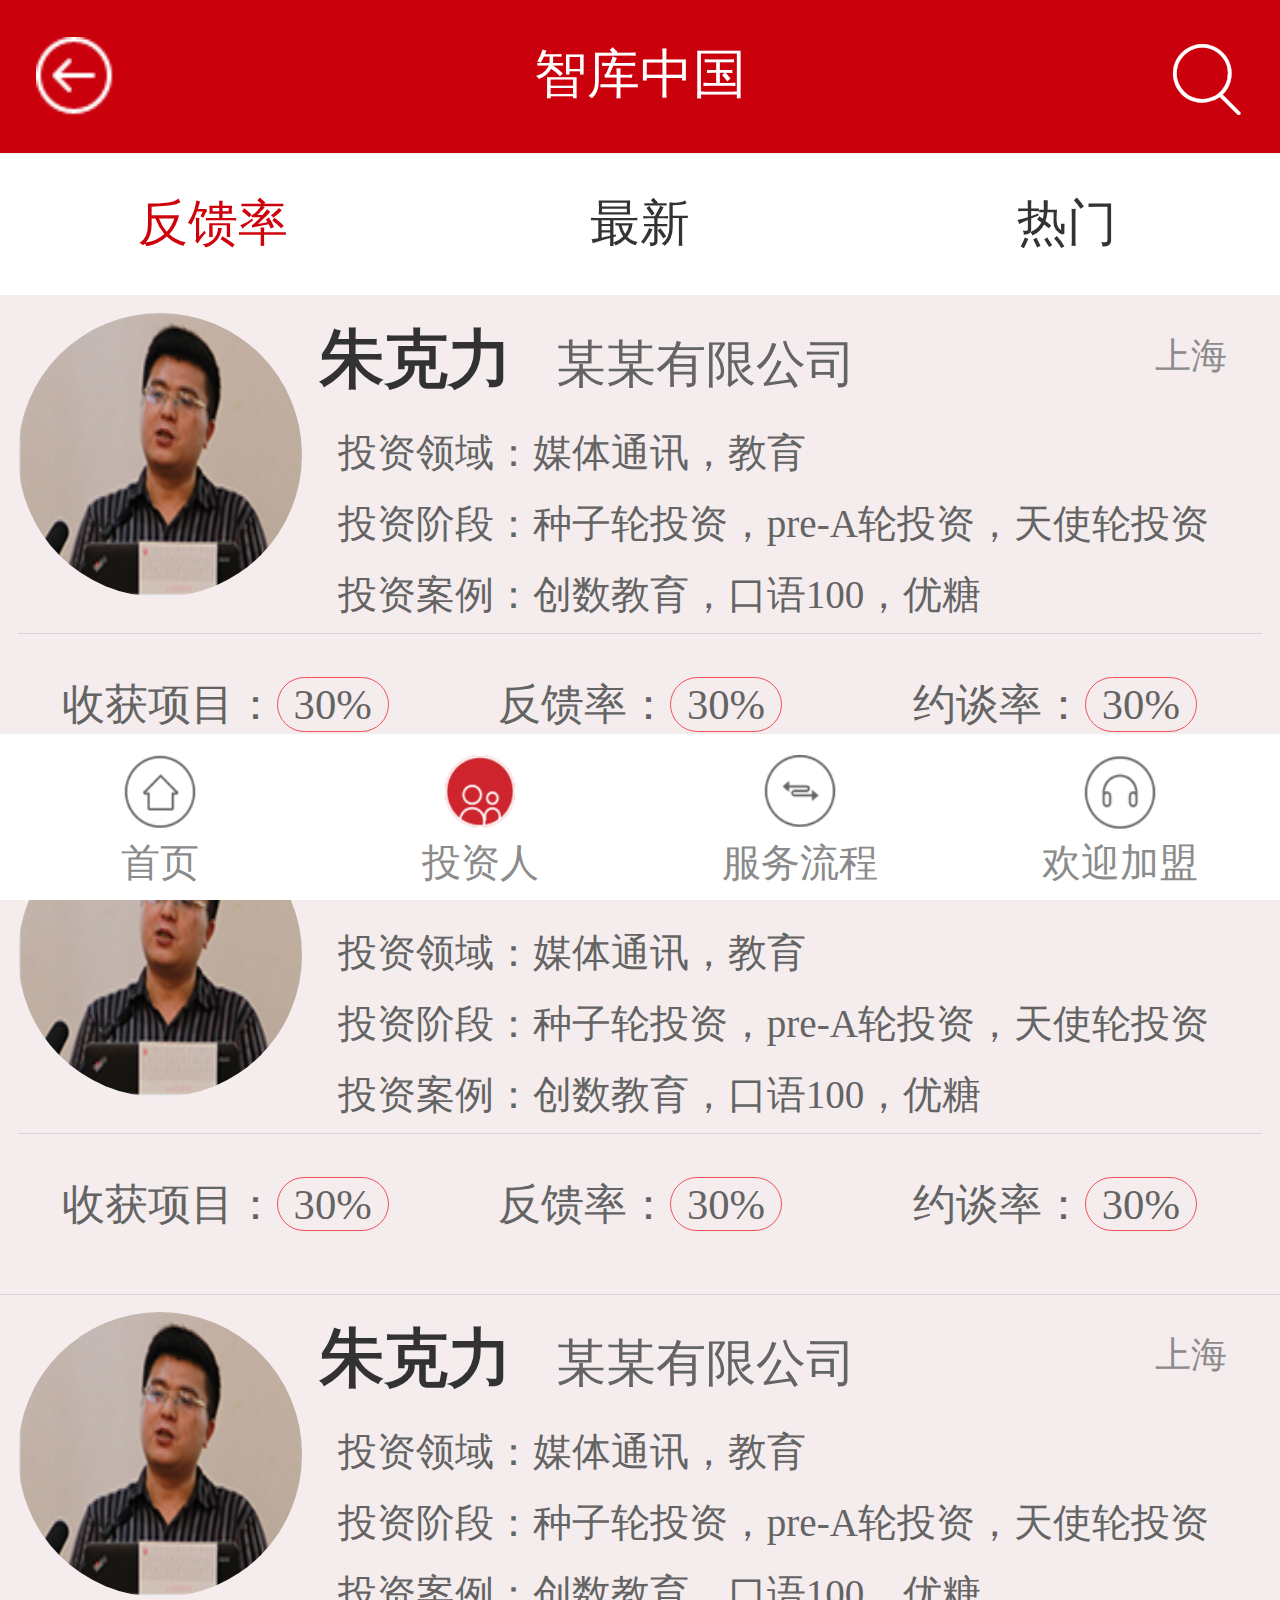
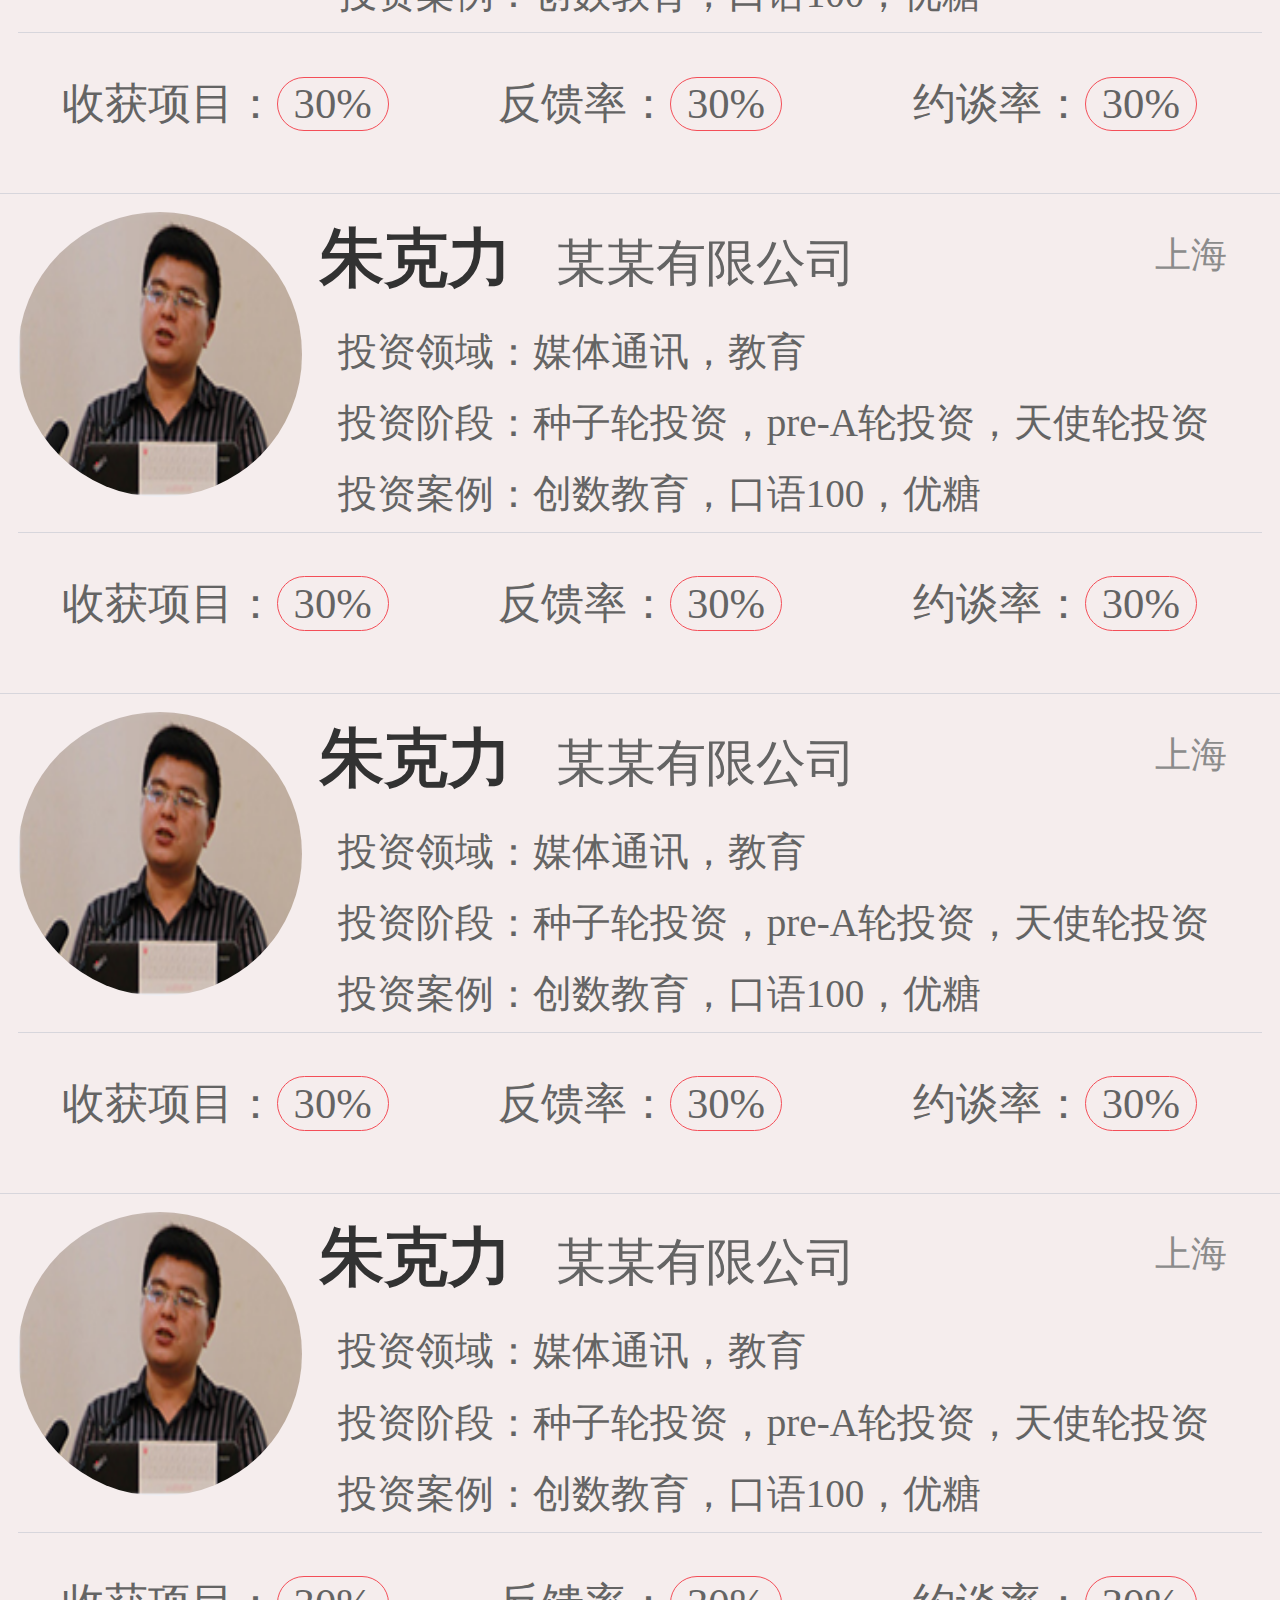
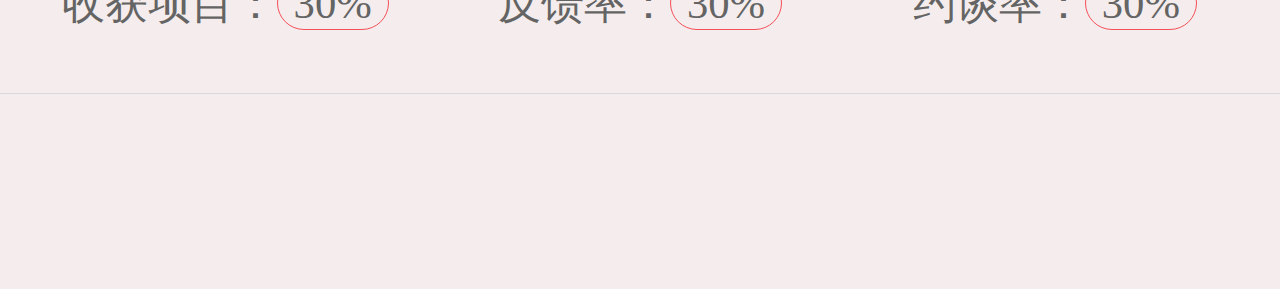
==== commit 3f622fbc: "更改样式" ====
--- a/investor.html
+++ b/investor.html
@@ -127,27 +127,20 @@
                 		<li class="active">反馈率</li>
                 		<li>最新</li>
                 		<li>热门</li>
-                		<li id="sxbot">筛选<i class="shaixuan Hui-iconfont Hui-iconfont-fenlei"></i></li>
+                		<!--<li id="sxbot">筛选<i class="shaixuan Hui-iconfont Hui-iconfont-fenlei"></i></li>-->
                 	</ul>
 
                 </div>
-            	<div id="sxbox" style="display: none;">
+            	<!--<div id="sxbox" style="display: none;">
             	   111
                 </div>
                 <script type="text/javascript">
-//					$(document).ready(function(){
-//					    $("#sxbot").click(function(){
-//					    $("#sxbox").slideToggle("slow");
-//					});
-//					});
-						$(document).ready(
-							function(){
-								jQuery(window).bind("tapone",function(){
-									alert("111");
-								})
-							}
-						);
-                </script>
+					$(document).ready(function(){
+					    $("#sxbot").click(function(){
+					    $("#sxbox").slideToggle("slow");
+					});
+					});
+                </script>-->
                 <!--
                 	作者：shiguanggushi@126.com
                 	时间：2016-03-07
